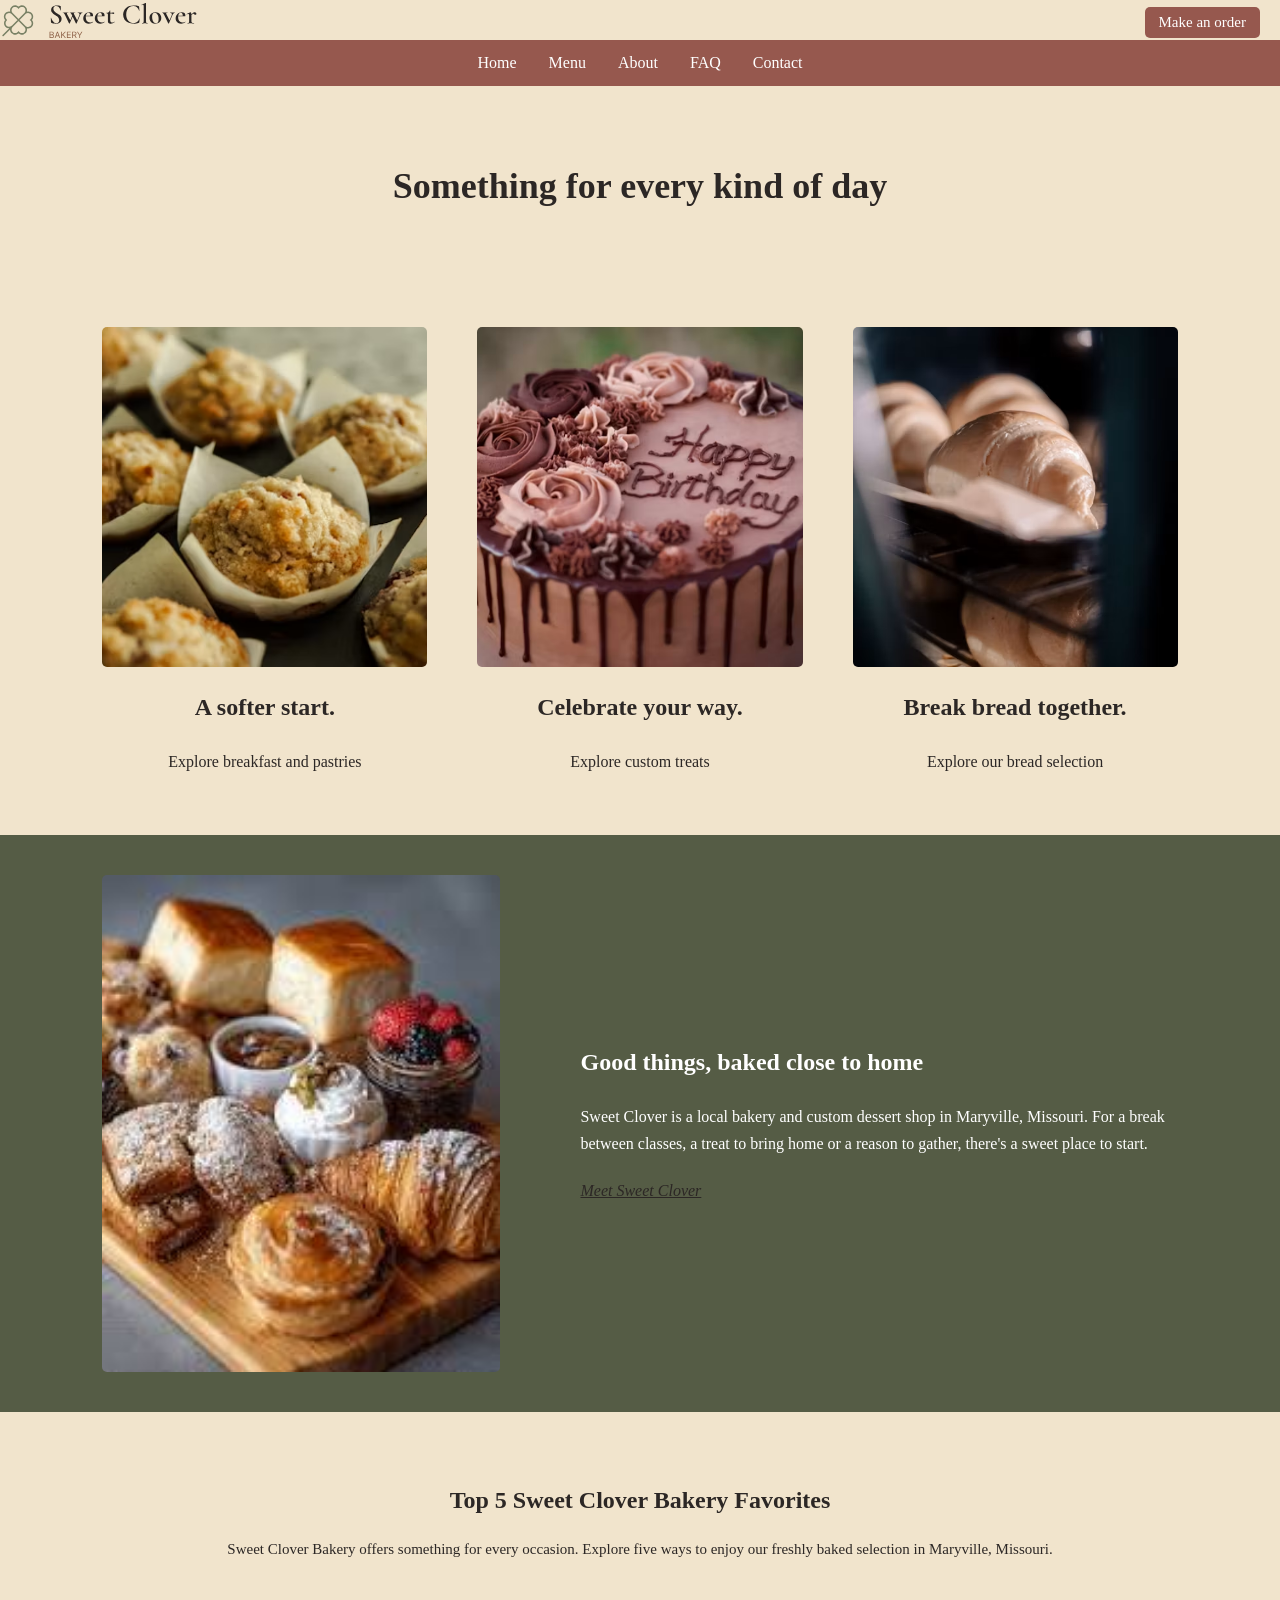
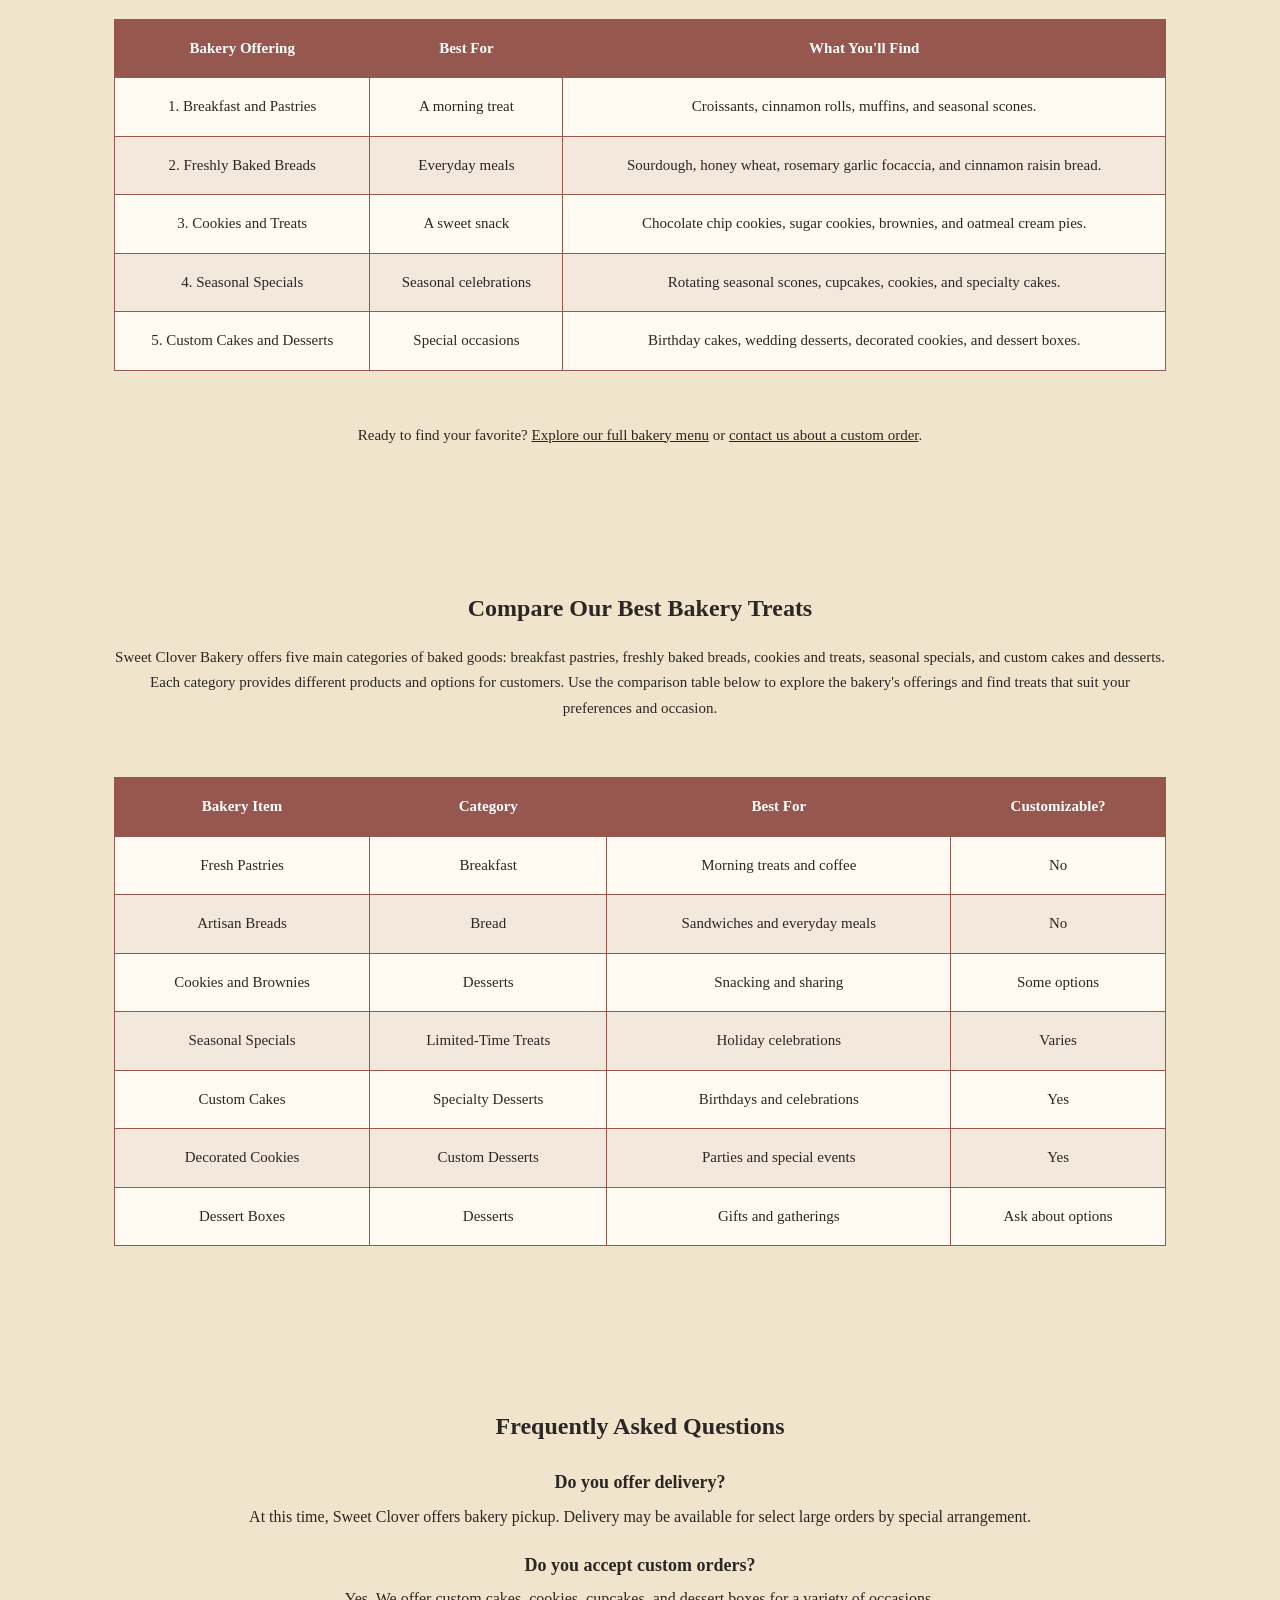
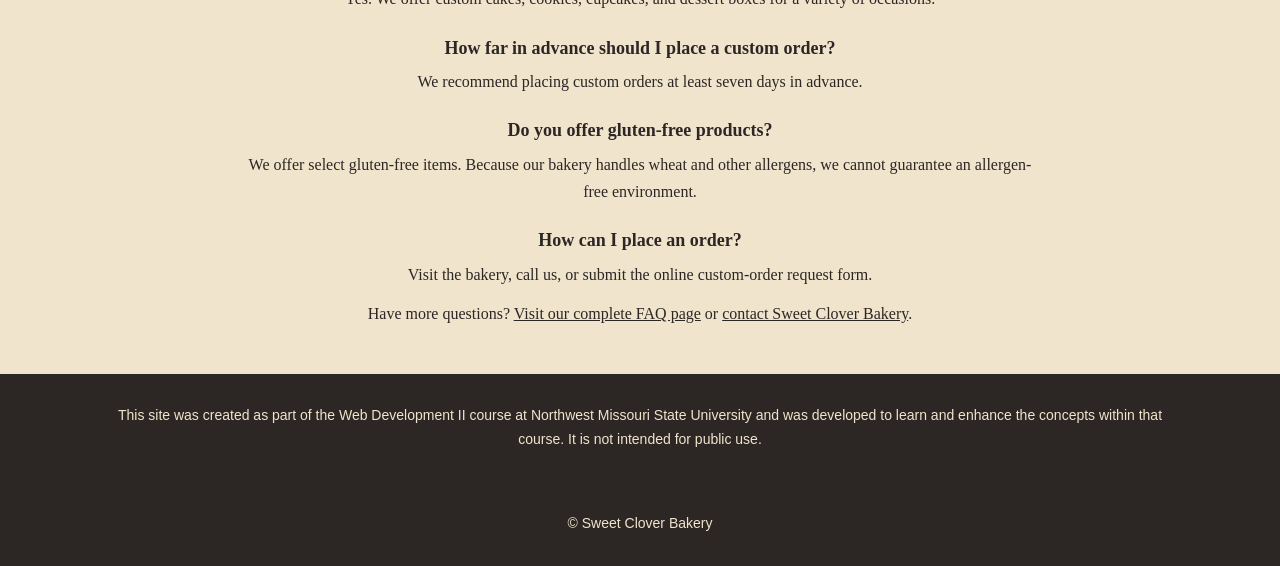
==== index.html @ 85354b81 "commit" ====
<!DOCTYPE html>
<html lang="en">

<head>
    <!--
         Project Description: Sweet Clover Webpage
         Author(s): Emma Fournier, Chase Droegemueller, Danielle Babb
         Date:   10/18/2026
   
         Filename: index.html
      -->

    <meta charset="utf-8" />
    <meta name="description" content="The main page for Sweet Clover Bakery. Includes the menu, about section, FAQ section, and contact section." />
    <meta name="viewport" content="width=device-width, initial-scale=1" />
    
    <title>Sweet Clover Bakery | Marryville, Missouri</title>
    
    <link href="styles.css" rel="stylesheet" />
    <link href="sassstyles.css" rel="stylesheet" />
</head>

<body>
    <header>
        <img class="brand-logo" src="logo.svg" alt="Sweet Clover Bakery" />
        <nav class="horizontal" id="mainLinks" aria-label="Main navigation">

            <ul>
                <li><a href="index.html">Home</a></li>
                <li><a href="menu.html">Menu</a></li>
                <li><a href="about.html">About</a></li>
                <li><a href="faq.html">FAQ</a></li>
                <li><a href="contact.html">Contact</a></li>
            </ul>
            <button onClick="document.location='contact.html'">Make an order</button>
        </nav>
    </header>

    <main>
        <!--Home/ Introduction-->
        <section id="index" class="intro">
            <h1>Something for every kind of day</h1>
        </section>

        <section id="menu">
            <!-- Menu Section -->
            <div class="menu-images-flex">

                <div class="menu-item">
                    <img src="images/muffins.jpg" alt="Fresh muffins">
                    <h2>A softer start.</h2>
                    <p>Explore breakfast and pastries</p>
                </div>

                <div class="menu-item">
                    <img src="images/birthdaycake.jpg" alt="Birthday cake">
                    <h2>Celebrate your way.</h2>
                    <p>Explore custom treats</p>
                </div>

                <div class="menu-item">
                    <img src="images/breadoven.jpg" alt="Croissants baking">
                    <h2>Break bread together.</h2>
                    <p>Explore our bread selection</p>
                </div>

            </div>
        </section>

        <!--About section-->
        <section id="about">
            <div class="about-content">
                <img src="images/assortedpasteries.jpg" alt="A tray of assorted pastries" />
                <div class="about-text">
                    <h2>Good things, baked close to home</h2>
                    <p>Sweet Clover is a local bakery and custom dessert shop in Maryville, Missouri. For a break between classes,
                        a treat to bring home or a reason to gather, there's a sweet place to start.</p>
                    <p><i><a href="about.html">Meet Sweet Clover</a></i></p>
                </div>
            </div>
        </section>
        <section class="bakery-guide">
            <h2>Top 5 Sweet Clover Bakery Favorites</h2>

            <p>
                Sweet Clover Bakery offers something for every occasion.
                Explore five ways to enjoy our freshly baked selection
                in Maryville, Missouri.
            </p>
        <div class="table-container">
            <table>
                <thead>
                    <tr>
                        <th>Bakery Offering</th>
                        <th>Best For</th>
                        <th>What You'll Find</th>
                    </tr>
                </thead>
                <tbody>
                    <tr>
                        <td>1. Breakfast and Pastries</td>
                        <td>A morning treat</td>
                        <td>Croissants, cinnamon rolls, muffins, and seasonal scones.</td>
                    </tr>
                    <tr>
                        <td>2. Freshly Baked Breads</td>
                        <td>Everyday meals</td>
                        <td>Sourdough, honey wheat, rosemary garlic focaccia, and cinnamon raisin bread.</td>
                    </tr>
                    <tr>
                        <td>3. Cookies and Treats</td>
                        <td>A sweet snack</td>
                        <td>Chocolate chip cookies, sugar cookies, brownies, and oatmeal cream pies.</td>
                    </tr>
                    <tr>
                        <td>4. Seasonal Specials</td>
                        <td>Seasonal celebrations</td>
                        <td>Rotating seasonal scones, cupcakes, cookies, and specialty cakes.</td>
                    </tr>
                    <tr>
                        <td>5. Custom Cakes and Desserts</td>
                        <td>Special occasions</td>
                        <td>Birthday cakes, wedding desserts, decorated cookies, and dessert boxes.</td>
                    </tr>
                </tbody>
            </table>
        </div>

            <p>
                Ready to find your favorite?
                <a href="menu.html">Explore our full bakery menu</a>
                or <a href="contact.html">contact us about a custom order</a>.
            </p>
        </section>
 

        <section class="bakery-guide" id="menu-comparison">
            <h2>Compare Our Best Bakery Treats</h2>

            <p>
                Sweet Clover Bakery offers five main categories of baked goods:
                breakfast pastries, freshly baked breads, cookies and treats,
                seasonal specials, and custom cakes and desserts. Each category
                provides different products and options for customers. Use the
                comparison table below to explore the bakery's offerings and
                find treats that suit your preferences and occasion.
            </p>
<div class="table-container">
            <table>
                <thead>
                    <tr>
                        <th>Bakery Item</th>
                        <th>Category</th>
                        <th>Best For</th>
                        <th>Customizable?</th>
                    </tr>
                </thead>
                <tbody>
                    <tr>
                        <td>Fresh Pastries</td>
                        <td>Breakfast</td>
                        <td>Morning treats and coffee</td>
                        <td>No</td>
                    </tr>
                    <tr>
                        <td>Artisan Breads</td>
                        <td>Bread</td>
                        <td>Sandwiches and everyday meals</td>
                        <td>No</td>
                    </tr>
                    <tr>
                        <td>Cookies and Brownies</td>
                        <td>Desserts</td>
                        <td>Snacking and sharing</td>
                        <td>Some options</td>
                    </tr>
                    <tr>
                        <td>Seasonal Specials</td>
                        <td>Limited-Time Treats</td>
                        <td>Holiday celebrations</td>
                        <td>Varies</td>
                    </tr>
                    <tr>
                        <td>Custom Cakes</td>
                        <td>Specialty Desserts</td>
                        <td>Birthdays and celebrations</td>
                        <td>Yes</td>
                    </tr>
                    <tr>
                        <td>Decorated Cookies</td>
                        <td>Custom Desserts</td>
                        <td>Parties and special events</td>
                        <td>Yes</td>
                    </tr>
                    <tr>
                        <td>Dessert Boxes</td>
                        <td>Desserts</td>
                        <td>Gifts and gatherings</td>
                        <td>Ask about options</td>
                    </tr>
                </tbody>
            </table>
    </div>
        </section>

        <!-- FAQ Selection -->
        <section id="faq" class="faq-section">
            <h2>Frequently Asked Questions</h2>
            <div class="faq-item">
                <h3>Do you offer delivery?</h3>
                <p>
                    At this time, Sweet Clover offers bakery pickup.
                    Delivery may be available for select large orders
                    by special arrangement.
                </p>
            </div>
            <div class="faq-item">
                <h3>Do you accept custom orders?</h3>
                <p>
                    Yes. We offer custom cakes, cookies, cupcakes,
                    and dessert boxes for a variety of occasions.
                </p>
            </div>

            <div class="faq-item">
                <h3>How far in advance should I place a custom order?</h3>
                <p>
                    We recommend placing custom orders at least seven
                    days in advance.
                </p>
            </div>

            <div class="faq-item">
                <h3>Do you offer gluten-free products?</h3>
                <p>
                    We offer select gluten-free items. Because our bakery
                    handles wheat and other allergens, we cannot guarantee
                    an allergen-free environment.
                </p>
            </div>

            <div class="faq-item">
                <h3>How can I place an order?</h3>
                <p>
                    Visit the bakery, call us, or submit the online
                    custom-order request form.
                </p>
            </div>
            <p>
                Have more questions?
                <a href="faq.html">Visit our complete FAQ page</a>
                or <a href="contact.html">contact Sweet Clover Bakery</a>.
            </p>
        </section>

    </main>
    <footer>
        <p>This site was created as part of the Web Development II course at Northwest Missouri State University and was developed to learn and enhance the concepts within that course. It is not intended for public use.</p>
        <p>&copy; Sweet Clover Bakery</p>
    </footer>
</body>



</html>
---- styles.css ----
@charset "utf-8";

/*
   Project Name:
   Author(s): Danielle Babb
   Date: 10-14=2026
   Filename: styles.css

*/

/* Define standard variables and values for website */
* {
    box-sizing: border-box;
}

/* Responsive image settings*/
img{
    max-width: 100%;
    height: auto;
    display: block;
}
section {
    padding: 40px 8%;
    text-align: center;
}

/* Base HTML & Body Layout */
html {
    background-color: #f1e4cc;
    font-size: 100%;
    font-family: Garamond, "Times New Roman", Times, serif;
    scroll-behavior: smooth;
    scroll-padding-top: 100px;
}

body {
    margin: 0;
    font-size: 1rem;
}

/* Header & Typography Styles */
.brand-logo {
    width: auto;
    height: 40px;
}

h1 {
    background-color: #f1e4cc;
    color: #2c2725;
    font-family: Garamond, "Times New Roman", Times, serif;
    font-size: 2.25rem;
    font-weight: bold;
    line-height: 1.7;
}

h2 {
    background-color: #f1e4cc;
    color: #2c2725;
    font-family: Garamond, "Times New Roman", Times, serif;
    font-size: 1.5rem;
    line-height: 1.7;
}

h3 {
    margin: 0;
    background-color: #f1e4cc;
    color: #2c2725;
    font-family: Garamond, "Times New Roman", Times, serif;
    font-size: 1.125rem;
    line-height: 1.7;
}

p {
    margin: 0 0 20px 0;
    background-color: #f1e4cc;
    color: #2c2725;
    font-family: Garamond, "Times New Roman", Times, serif;
    font-size: 1rem;
    line-height: 1.7;
}

/* Link States & Interactive Focus */
a:link,
a:visited {
    color: #2c2725;
}

a:hover,
a:active {
    color: #555c45;
}

a:focus-visible,
button:focus-visible,
input:focus-visible,
textarea:focus-visible {
    outline: 3px solid #96584e;
    outline-offset: 2px;
}

/* Navigation Container */
body > header {
    position: relative;
    z-index: 1000;
    width: 100%;
    min-height: 60px;
    background-color: #f1e4cc;
}

body > header > nav#mainLinks {
    width: 100%;
    background-color: #96584e;
    color: #2c2725;
}

nav#mainLinks ul {
    display: flex;
    flex-wrap: wrap;
    justify-content: center;
    align-items: center;
    margin: 0;
    padding: 0;
    list-style: none;
}

nav#mainLinks ul li {
    background-color: #2c2725;
    text-align: center;
}

body > header > nav#mainLinks a,
nav#mainLinks ul li a {
    display: block;
    padding: 15px 16px;
    color: #2c2725;
    line-height: 1em;
    text-decoration: none;
}

nav#mainLinks a:link,
nav#mainLinks a:visited {
    background-color: #96584e;
    color: #ffffff;
}

nav#mainLinks a:hover,
nav#mainLinks a:active {
    background-color: #f1e4cc;
    color: #2c2725;
}

/* Buttons */
body > header button {
    position: absolute;
    top: 7px; 
    right: 20px;
    background-color: #96584e;
    font-family: Garamond, "Times New Roman", Times, serif;
    color: #ffffff;
    font-size: 0.9375rem;
    padding: 7px 14px;
    border: none;
    border-radius: 5px;
    cursor: pointer;
}
body > main button {
    transform: translate(-50%, -150%);
    position: absolute;
    align-self: center;
    background-color: #96584e;
     font-family: Garamond, Times, serif;
    color: white;
    font-size: 15px;
    padding: 10px 14px;
    border: none;
    border-radius: 5px;
    cursor: pointer;
}


/* Main Content & Menu Cards */
main {
    background-color: #f1e4cc;
    color: #2c2725;
    font-family: Inter, Arial, sans-serif;
    font-size: 0.875rem;
    font-weight: normal;
    line-height: 1.7;
}

.items {
    display: flex;
    flex-wrap: wrap;
    justify-content: center;
    gap: 25px;
    margin: 30px 0;
}

.items div {
    flex: 1 1 250px;
    max-width: 350px;
    padding: 15px;
    border-radius: 5px;
    background-color: #fffaf2;
}

#menu .menu-images-flex {
    display: grid;
    grid-template-columns: 1fr;
    gap: 20px;
}

#menu .menu-item img {
    width: 100%;
    height: auto;
    border-radius: 5px;
}

#menu .column-left,
#menu .column-right {
    display: flex;
    flex: 1;
    flex-direction: column;
    gap: 20px;
    min-width: 250px;
}

/* Contact Form */
form {
    max-width: 450px;
    margin: 25px auto;
    text-align: left;
}

label {
    display: block;
    margin: 15px 0 5px 0;
    font-weight: bold;
}

input,
textarea {
    width: 100%;
    padding: 12px;
    border: 1px solid #2c2725;
    border-radius: 4px;
    font: inherit;
}

textarea {
    height: 120px;
}

.form-buttons {
    display: flex;
    gap: 12px;
    margin-top: 15px;
}

.form-buttons input {
    border: none;
    background-color: #96584e;
    color: #ffffff;
    cursor: pointer;
}

.form-buttons input:hover {
    background-color: #555c45;
}

/* About & Team Sections */
.about-section {
    max-width: 1100px;
    margin: 0 auto;
    padding: 35px 8%;
}

.about-image {
    display: block;
    width: 100%;
    max-width: 700px;
    height: auto;
    margin: 0 auto 25px auto;
    border-radius: 5px;
}

.team-member {
    max-width: 600px;
    margin: 30px auto;
    padding: 20px;
    border-radius: 5px;
    background-color: #f1e4cc;
    text-align: center;
}

.team-member img {
    width: 100%;
    max-width: 300px;
    height: auto;
    margin-bottom: 15px;
    border-radius: 5px;
    background-color: #f1e4cc;
}

/* FAQ Section */
.faq-section {
    max-width: 1000px;
    margin: 0 auto;
    padding: 35px 8%;
}

.faq-section h2 {
    margin-top: 25px;
    margin-bottom: 15px;
    color: #2c2725;
}

.faq-section h3 {
    margin-top: 20px;
    margin-bottom: 5px;
}

.faq-section p {
    margin-bottom: 12px;
}

/* Page Footer */
footer p {
    margin: 0;
    padding: 30px 8%;
    background-color: #2c2725;
    color: #f1e4cc;
    font-family: Inter, Arial, sans-serif;
    font-size: 0.875rem;
    font-weight: normal;
    line-height: 1.7;
    text-align: center;
}

/* Content List Reset */
main ol {
    padding-left: 0;
    list-style: none;
}

main ol li::marker {
    content: "";
}

main h2::before,
main h3::before {
    content: none;
}

/* Table & SEO Bakery Guide */
.bakery-guide {
    max-width: 1100px;
    margin: 0 auto;
    padding: 3rem 1.5rem;
    font-family: Garamond, "Times New Roman", Times, serif;
    color: #2c2725;
}

.bakery-guide h2 {
    margin-bottom: 1rem;
    font-family: Garamond, "Times New Roman", Times, serif;
    text-align: center;
}

.bakery-guide > p {
    margin-bottom: 1.5rem;
    font-size: 0.9375rem;
    line-height: 1.7;
    text-align: center;
}

.table-container {
    width:100%;
    max-width: 100%;
    overflow-x: auto;
    -webkit-overflow-scrolling: touch;
    margin: 20px auto;
}

.table-container table {
    width: 100%;
    min-width: 550px;
    border-collapse: collapse;
}

.bakery-guide table {
    width: 100%;
    margin: 2rem auto;
    border-collapse: collapse;
    background-color: #fffaf2;
    text-align: center;
}

.bakery-guide th,
.bakery-guide td {
    padding: 1rem;
    border: 1px solid #96584e;
    font-size: 0.9375rem;
}

.bakery-guide th {
    background-color: #96584e;
    color: #ffffff;
    font-weight: bold;
}

.bakery-guide tbody tr:nth-child(even) {
    background-color: #f3e8dc;
}

.bakery-guide tbody tr:hover {
    background-color: #e8d8c1;
}

.bakery-listicle ol {
    padding-left: 40px;
    list-style-type: decimal;
    text-align: left;
}

.bakery-listicle li {
    margin-bottom: 20px;
}

/* ==========================================================================
   Media Queries
   ========================================================================== */
@media (max-width: 600px) {
    .bakery-guide {
        padding: 2rem 1rem;
    }
    
    .table-container {
        overflow-x: auto;
    }
}

/* Tablet & Desktop: min-width 511px */
@media only screen and (min-width: 511px) {
    #about,
    #about p,
    #about h1,
    #about h2,
    #about h3 {
        background-color: #555c45;
        color: #ffffff;
    }

    #contact,
    #contact p,
    #contact h1,
    #contact h2,
    #contact h3 {
        background-color: #f1e4cc;
        color: #2c2725;
    }

    .about-content,
    .team-content,
    .menu-content {
        display: flex;
        align-items: center;
        gap: 30px;
        text-align: left;
    }

    .about-content img {
        width: 40%;
        height: auto;
        border-radius: 5px;
    }

    .menu-content img {
        width: 35%;
        max-width: 350px;
        height: auto;
    }

    .about-text,
    .team-text,
    .menu-text {
        width: 50%;
    }

    #menu .menu-images-flex {
        display: grid;
        grid-template-columns: repeat(3, 1fr);
        gap: 25px;
    }

    #menu .menu-item img {
        width: 100%;
        height: 250px;
        border-radius: 5px;
        object-fit: cover;
    }

    #menu .menu-item {
        text-align: center;
    }
}

/* Tablet & Desktop: min-width 641px */
@media only screen and (min-width: 641px) {
    .about-content,
    .team-content,
    .menu-content {
        gap: 50px;
    }

    .about-text,
    .team-text,
    .menu-text {
        width: 55%;
    }

    #menu .menu-images-flex {
        gap: 35px;
    }

    #menu .menu-item img {
        height: 280px;
    }
}

/* Desktop: min-width 721px */
@media only screen and (min-width: 721px) {
    .about-content,
    .team-content,
    .menu-content {
        gap: 60px;
    }

    #menu .menu-images-flex {
        gap: 40px;
    }

    #menu .menu-item img {
        height: 310px;
    }
}

/* Large Desktop: min-width 1021px */
@media only screen and (min-width: 1021px) {
    .about-content,
    .team-content,
    .menu-content {
        gap: 80px;
    }

    .about-text,
    .team-text,
    .menu-text {
        width: 60%;
    }

    #menu .menu-images-flex {
        gap: 50px;
    }

    #menu .menu-item img {
        height: 340px;
    }
}
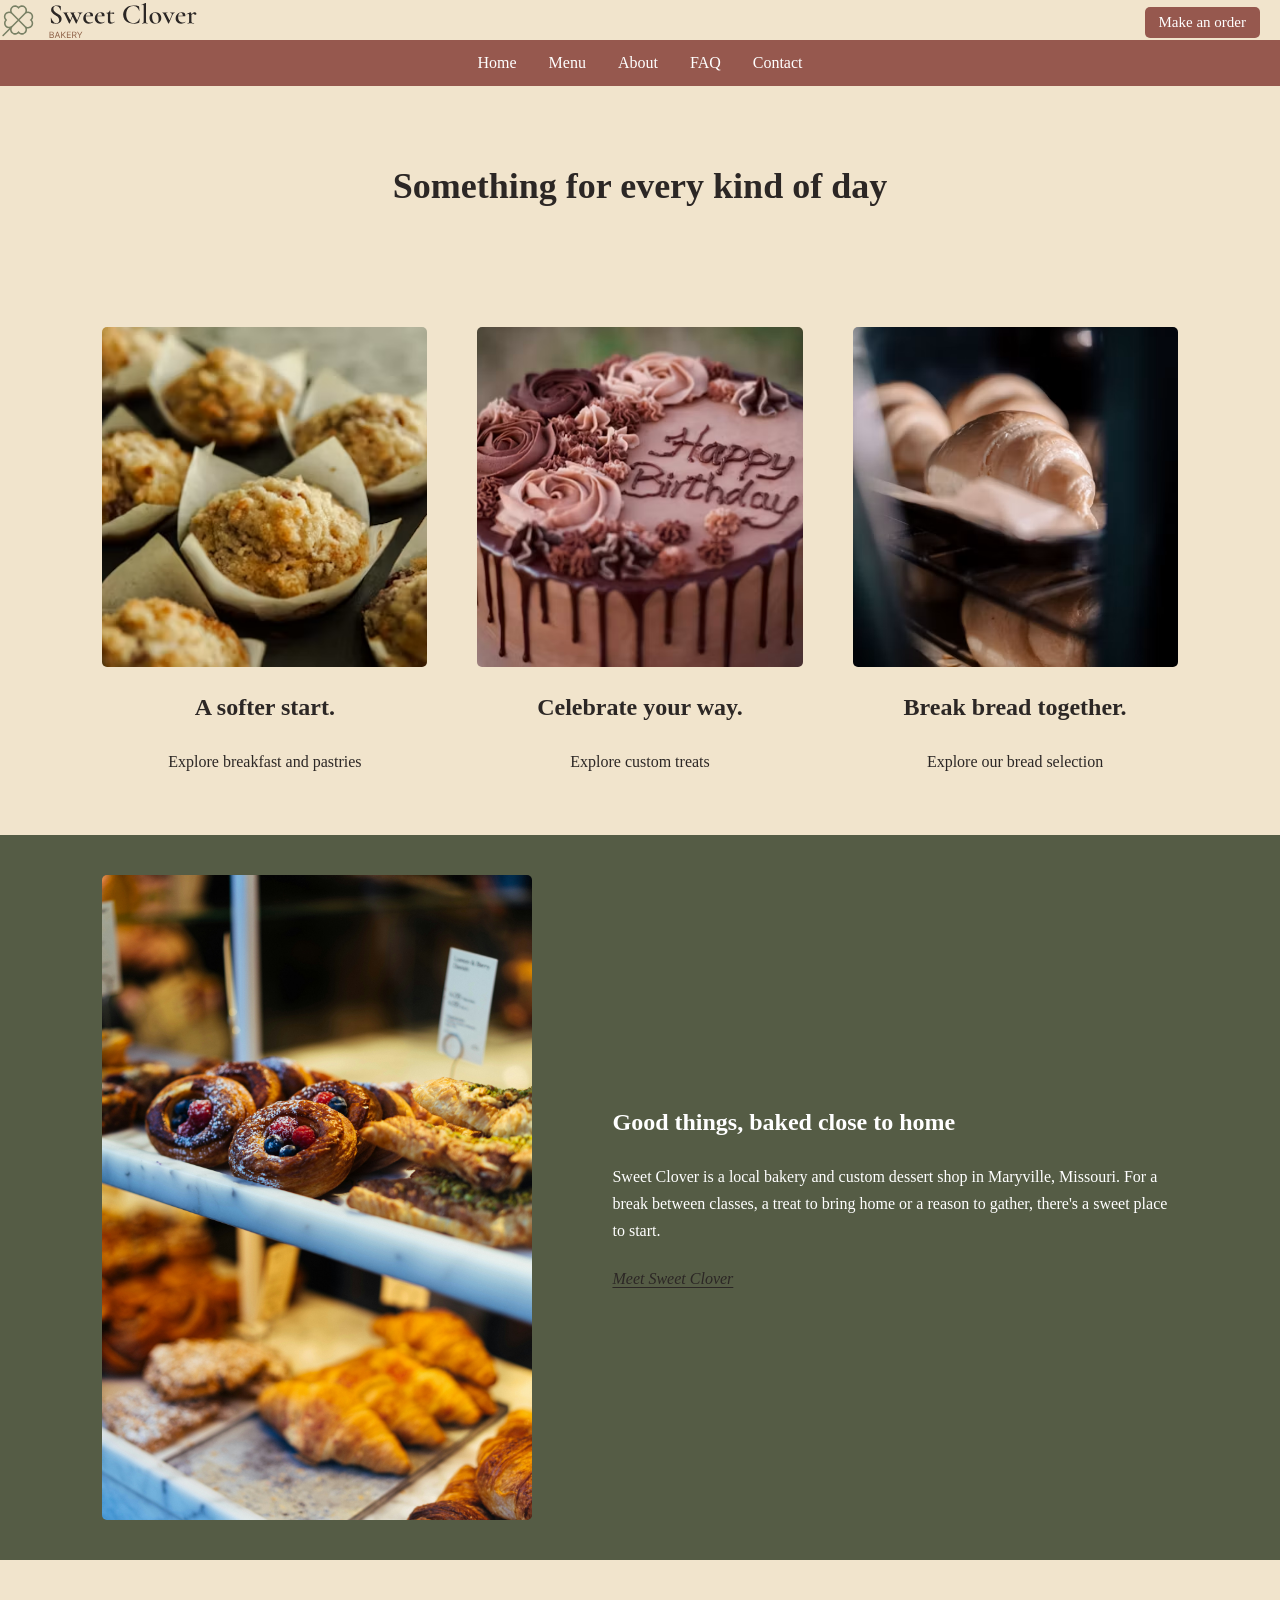
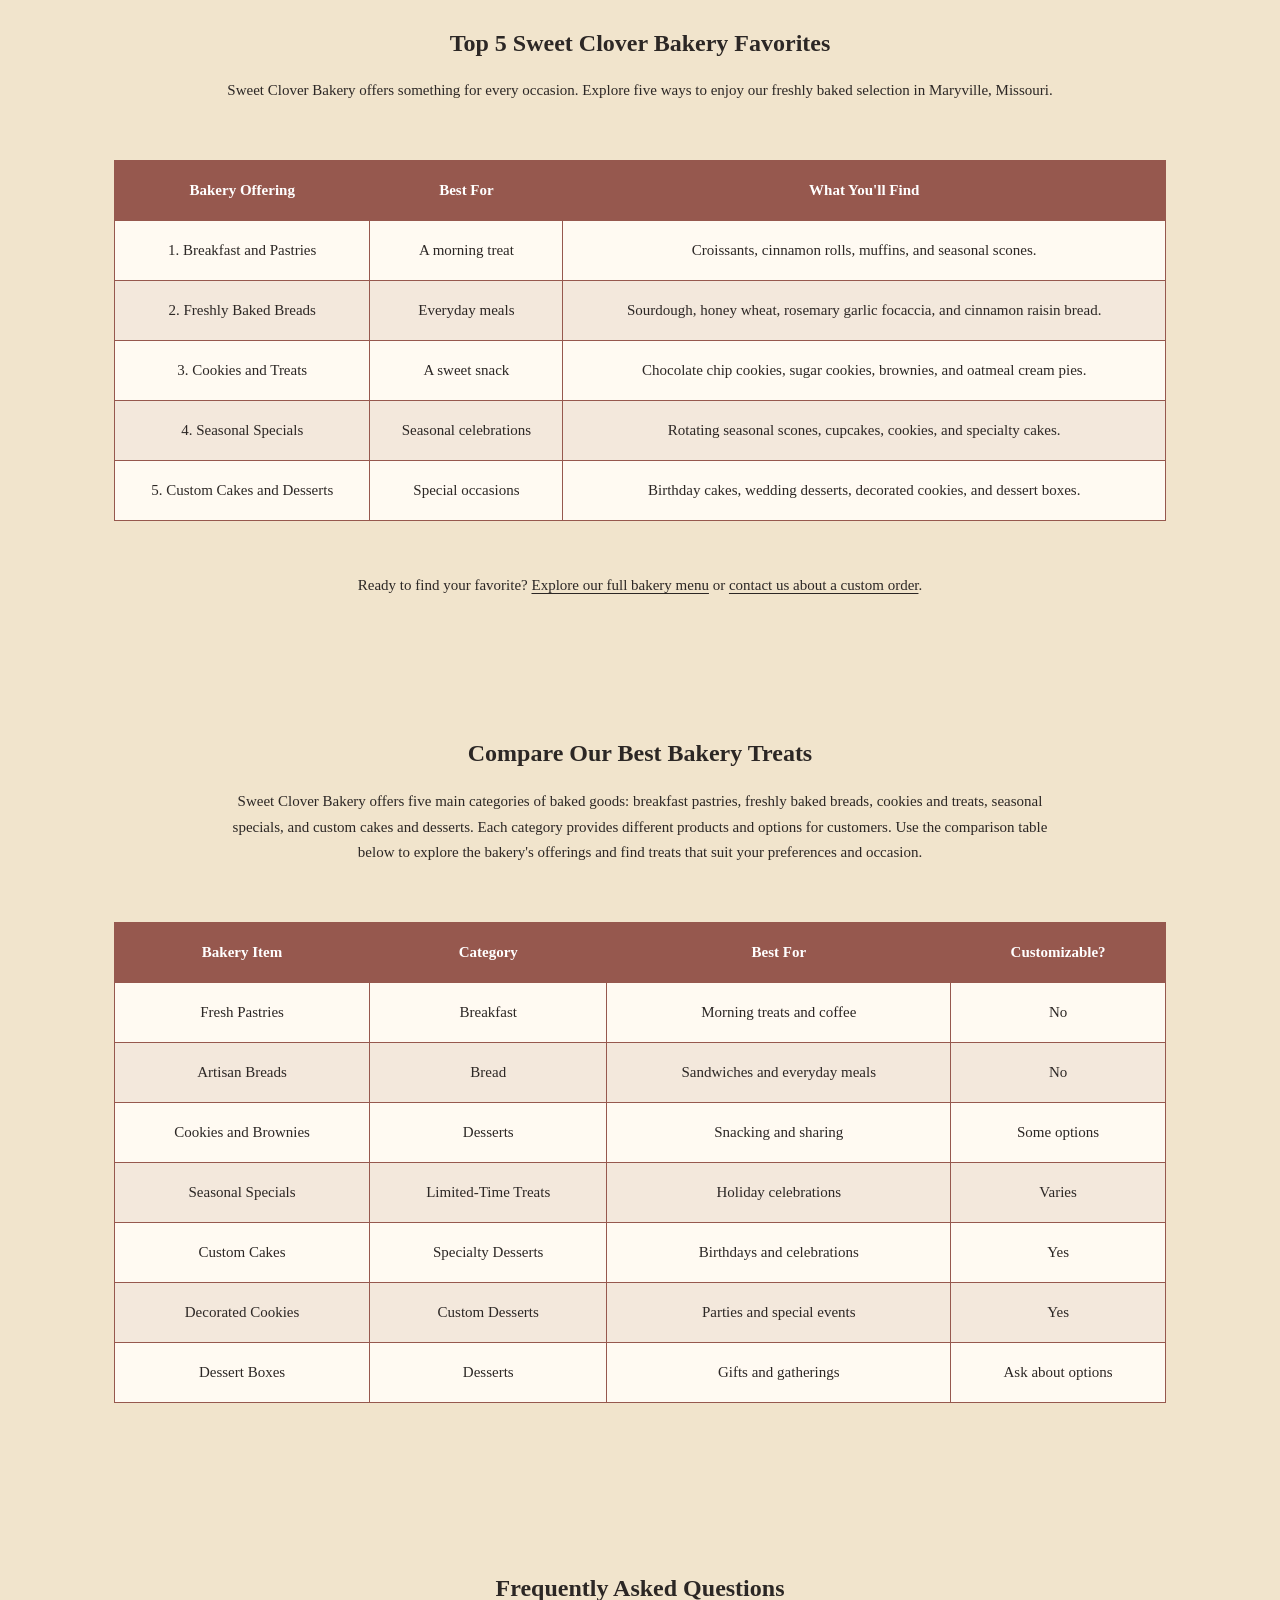
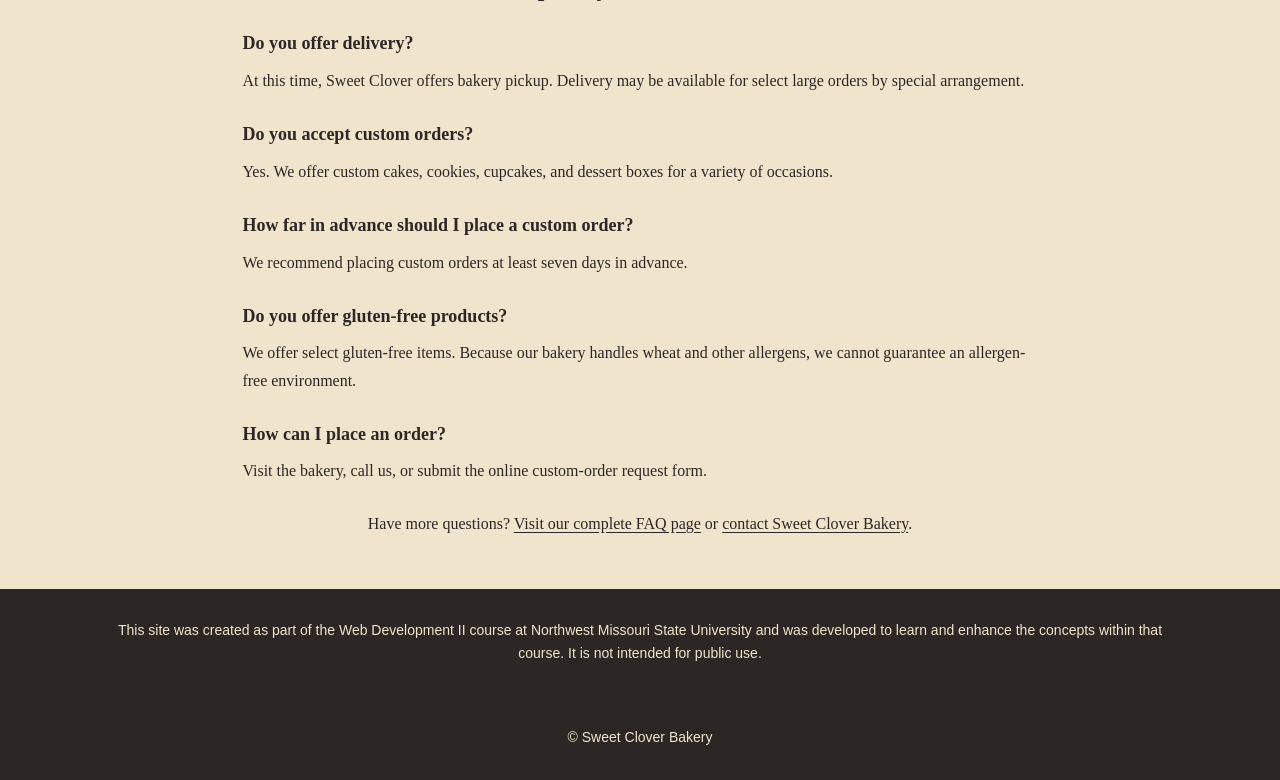
==== commit 5c560d30: "Merge branch 'main' of https://github.com/334fa26/web-dev-ii-fa26-group-project-group-4" ====
--- a/index.html
+++ b/index.html
@@ -70,7 +70,7 @@
         <!--About section-->
         <section id="about">
             <div class="about-content">
-                <img src="images/assortedpasteries.jpg" alt="A tray of assorted pastries" />
+                <img src="images/HomePageNew.jpg" width="100px" alt="A shelf of assorted pastries" />
                 <div class="about-text">
                     <h2>Good things, baked close to home</h2>
                     <p>Sweet Clover is a local bakery and custom dessert shop in Maryville, Missouri. For a break between classes,
--- a/styles.css
+++ b/styles.css
@@ -427,6 +427,98 @@
     margin-bottom: 20px;
 }
 
+
+/* ==========================================================================
+   SEO/GEO Updates
+   ========================================================================== */
+/* Visible content update date */
+.last-updated {
+    margin-top: 15px;
+    font-size: 0.9rem;
+    font-style: italic;
+    text-align: center;
+}
+
+/* Improve readability of expanded bakery content */
+.bakery-guide {
+    max-width: 1100px;
+    margin: 0 auto;
+    padding: 3rem 1.5rem;
+    line-height: 1.8;
+}
+
+.bakery-guide h2 {
+    margin-top: 15px;
+    margin-bottom: 15px;
+}
+
+
+.bakery-guide h3 {
+    margin-top: 25px;
+    margin-bottom: 10px;
+    text-align: left;
+}
+.bakery-guide > p,
+.bakery-guide h3 + p {
+    max-width: 850px;
+    margin-left: auto;
+    margin-right: auto;
+}
+
+.bakery-guide h3 + p {
+    text-align: left;
+}
+
+/* Improve FAQ readability */
+.faq-section {
+    max-width: 1000px;
+    margin: 0 auto;
+    padding: 40px 8%;
+}
+.faq-section .faq-item {
+    margin-bottom: 25px;
+    text-align: left;
+}
+
+.faq-section .faq-item h3 {
+    margin-bottom: 8px;
+}
+
+/* Improve image accessibility and presentation */
+.menu-item img {
+    display: block;
+    max-width: 100%;
+    height: auto;
+}
+
+/* Improve link visibility */
+main a {
+    text-decoration: underline;
+    text-underline-offset: 3px;
+}
+
+/* Mobile readability */
+@media (max-width: 600px) {
+    .bakery-guide {
+        padding: 2rem 1rem;
+    }
+
+    .bakery-guide h2 {
+        font-size: 1.35rem;
+    }
+     .bakery-guide h3 {
+        font-size: 1.1rem;
+    }
+
+    .faq-section {
+        padding: 25px 6%;
+    }
+
+    .menu-item {
+        margin-bottom: 20px;
+    }
+}
+
 /* ==========================================================================
    Media Queries
    ========================================================================== */
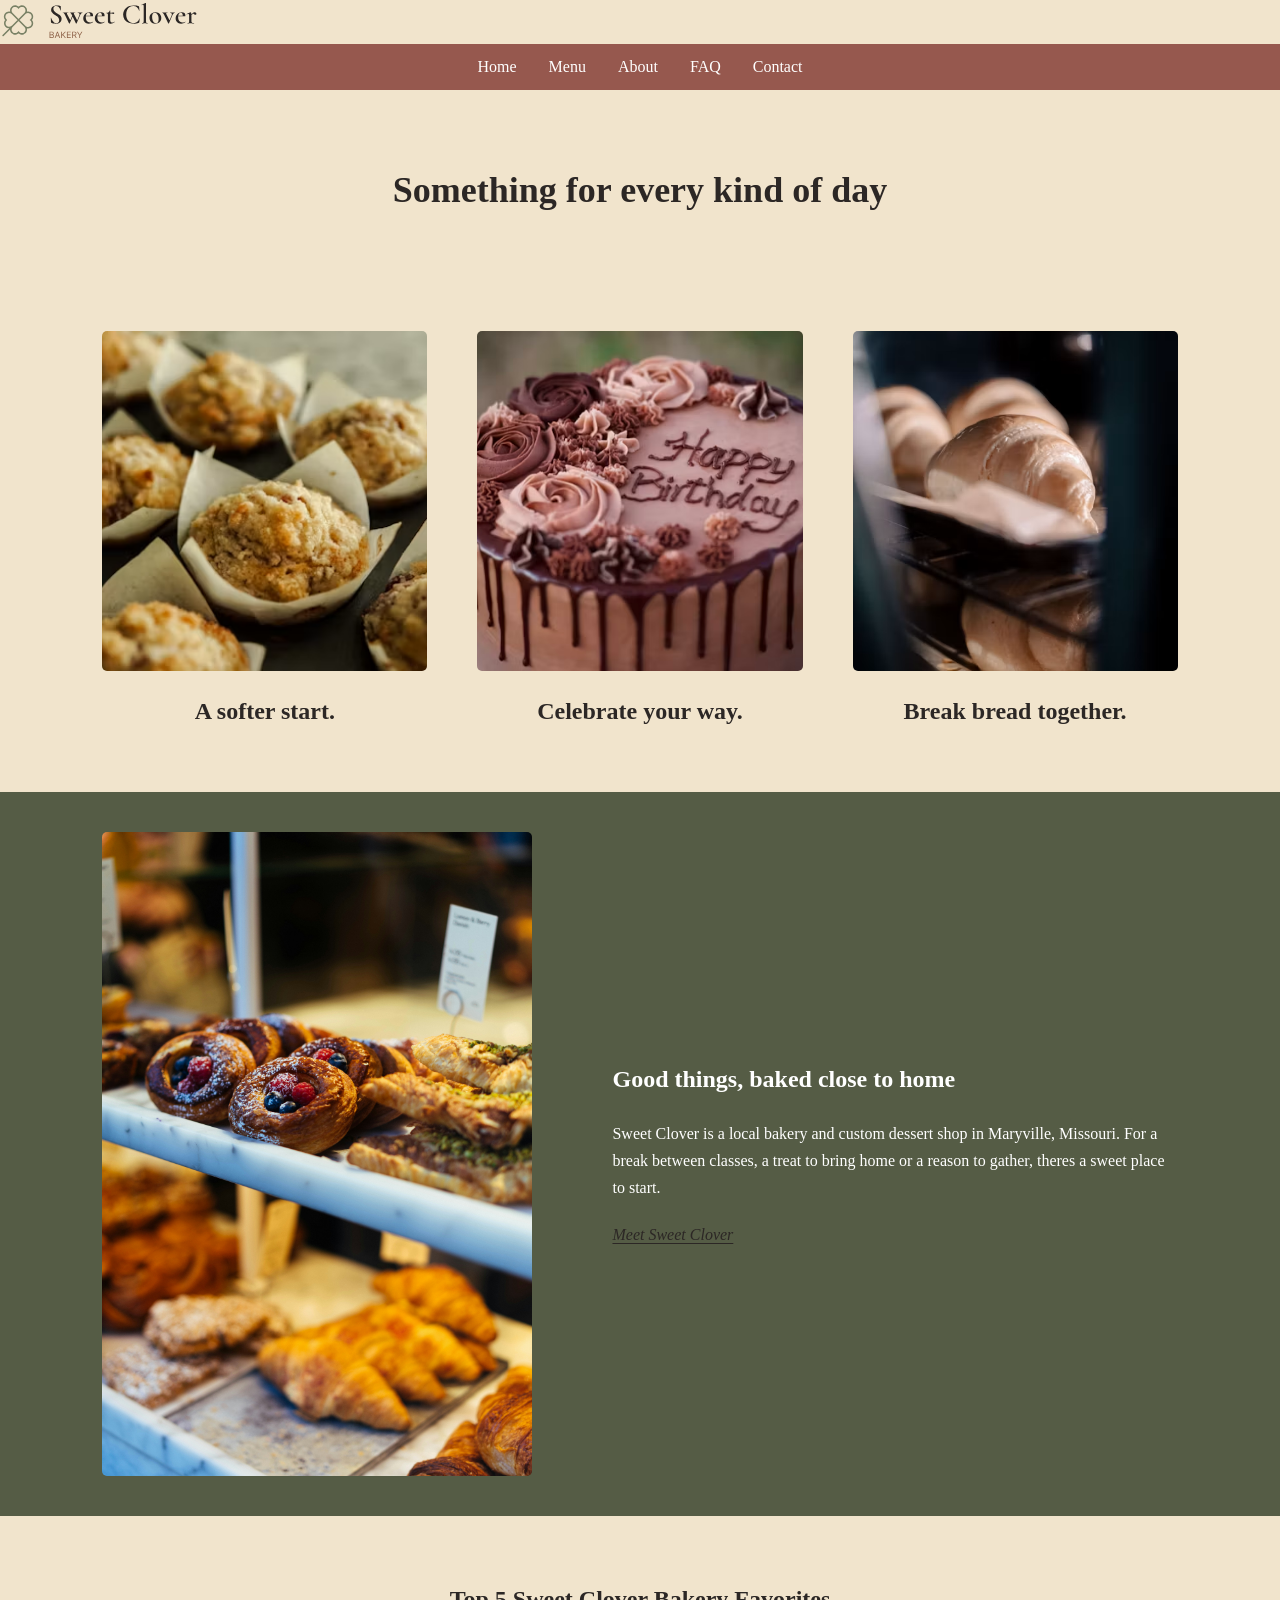
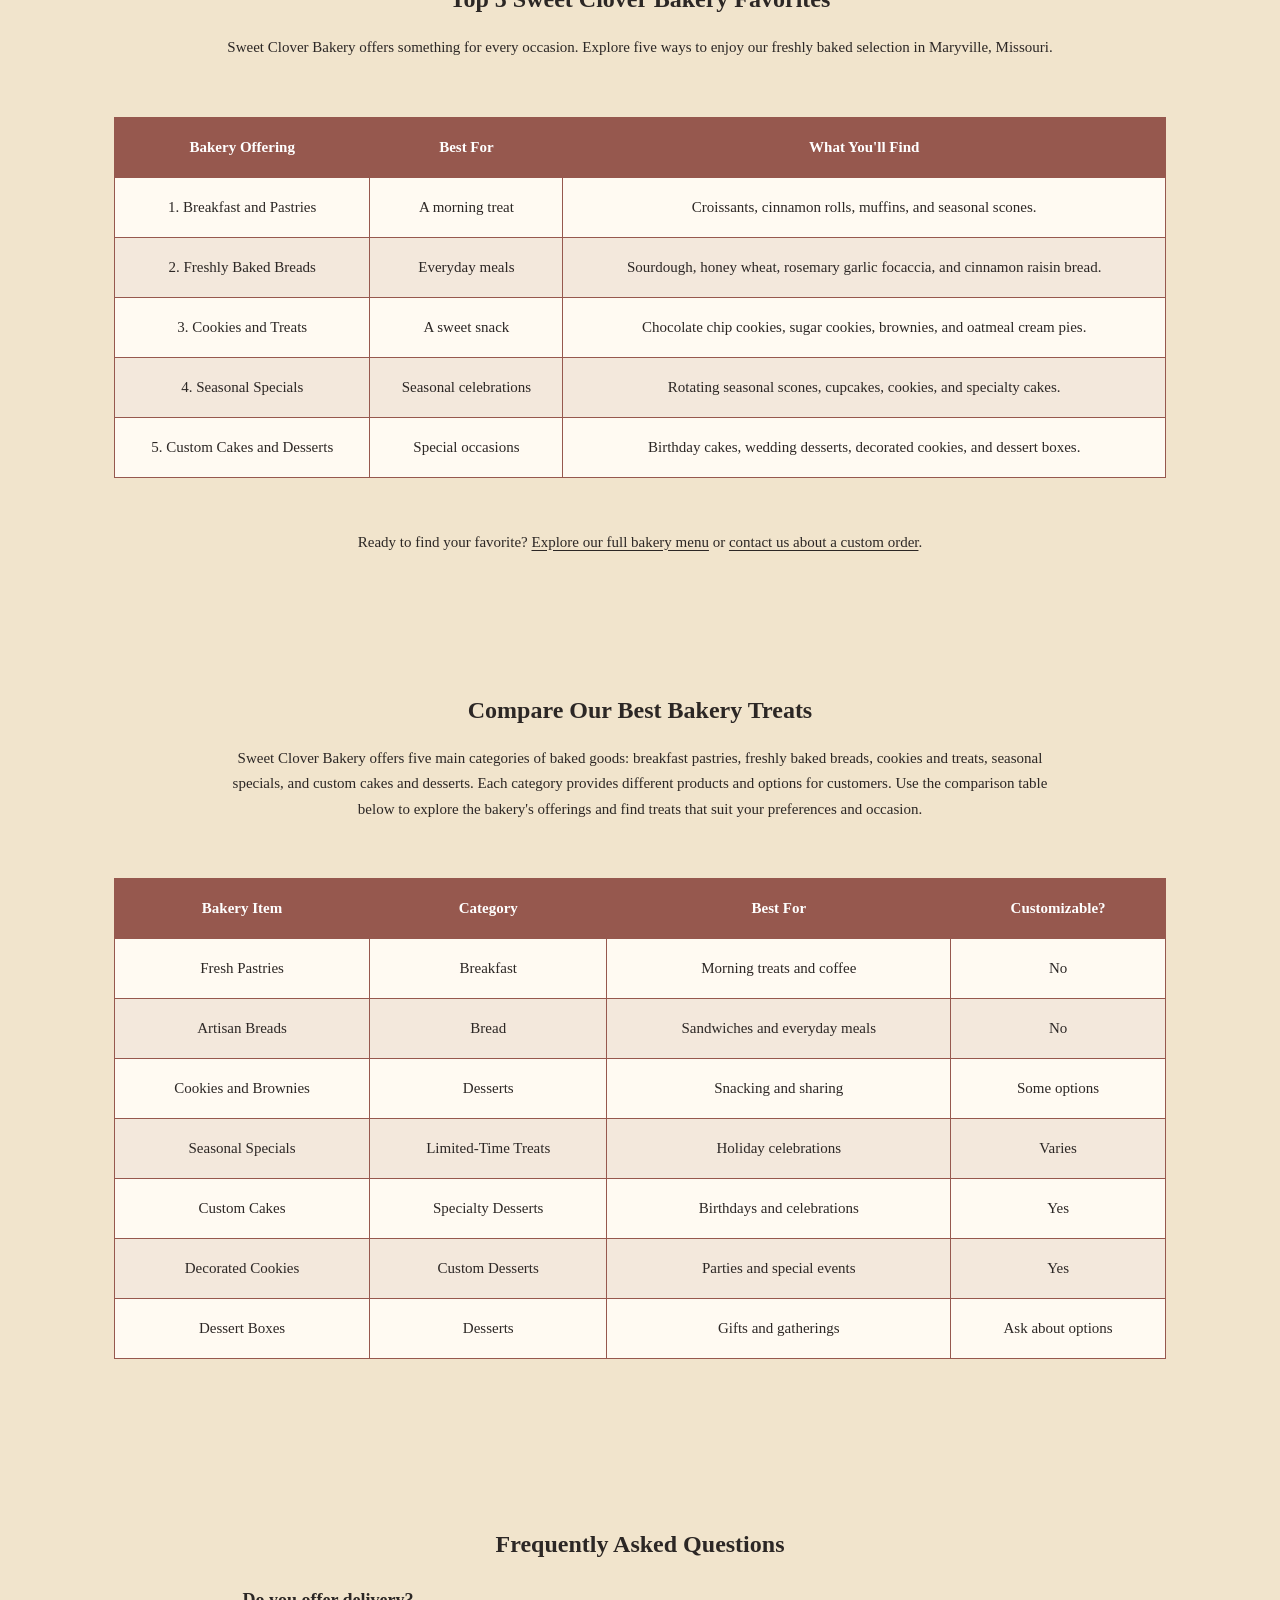
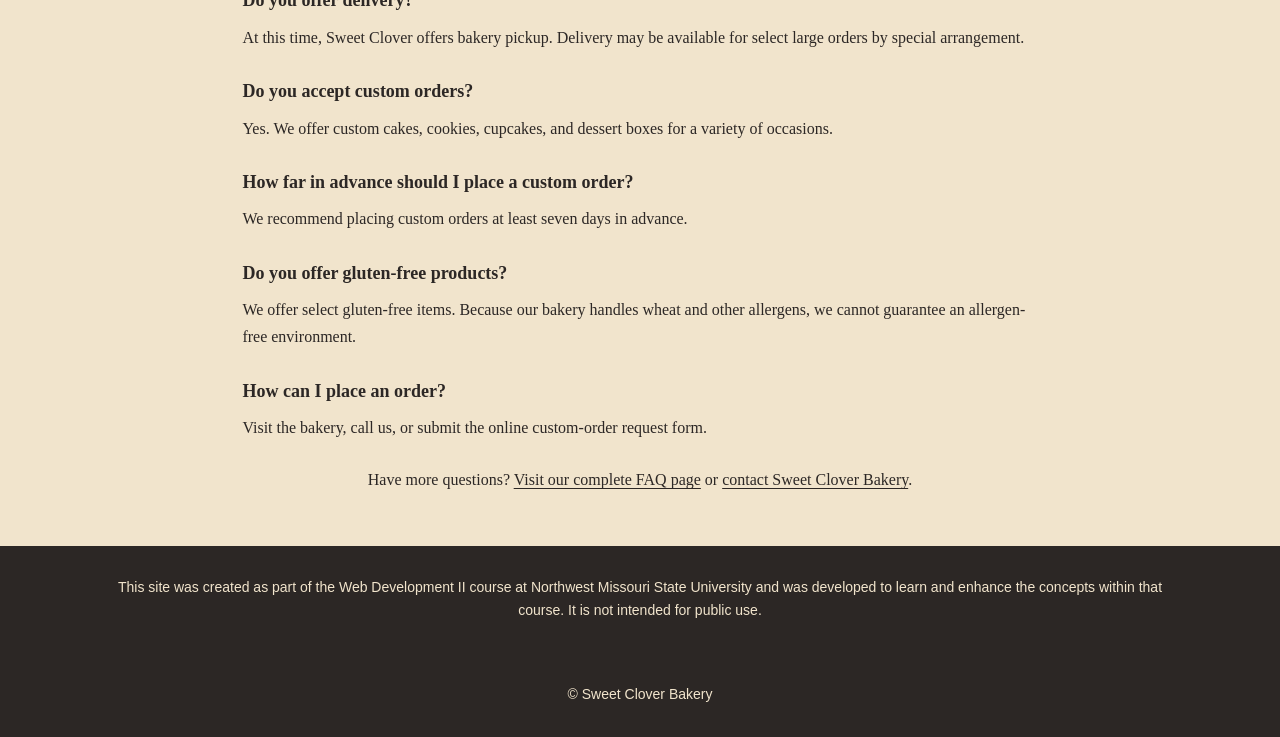
==== commit e855b36f: "Html and scss changes Deleted the "make an order" button on home page and deleted the scss page" ====
--- a/index.html
+++ b/index.html
@@ -11,10 +11,10 @@
       -->
 
     <meta charset="utf-8" />
-    <meta name="description" content="The main page for Sweet Clover Bakery. Includes the menu, about section, FAQ section, and contact section." />
+    <meta name="description" content="The main page for Sweet Clover Bakery. Including the menu, about section, FAQ section, and contact section." />
     <meta name="viewport" content="width=device-width, initial-scale=1" />
     
-    <title>Sweet Clover Bakery | Marryville, Missouri</title>
+    <title>Sweet Clover Bakery</title>
     
     <link href="styles.css" rel="stylesheet" />
     <link href="sassstyles.css" rel="stylesheet" />
@@ -32,7 +32,7 @@
                 <li><a href="faq.html">FAQ</a></li>
                 <li><a href="contact.html">Contact</a></li>
             </ul>
-            <button onClick="document.location='contact.html'">Make an order</button>
+
         </nav>
     </header>
 
@@ -49,22 +49,23 @@
                 <div class="menu-item">
                     <img src="images/muffins.jpg" alt="Fresh muffins">
                     <h2>A softer start.</h2>
-                    <p>Explore breakfast and pastries</p>
+              
                 </div>
 
                 <div class="menu-item">
                     <img src="images/birthdaycake.jpg" alt="Birthday cake">
                     <h2>Celebrate your way.</h2>
-                    <p>Explore custom treats</p>
+                
                 </div>
 
                 <div class="menu-item">
                     <img src="images/breadoven.jpg" alt="Croissants baking">
                     <h2>Break bread together.</h2>
-                    <p>Explore our bread selection</p>
-                </div>
-
-            </div>
+                    
+                </div>
+
+            </div>
+
         </section>
 
         <!--About section-->
@@ -74,7 +75,7 @@
                 <div class="about-text">
                     <h2>Good things, baked close to home</h2>
                     <p>Sweet Clover is a local bakery and custom dessert shop in Maryville, Missouri. For a break between classes,
-                        a treat to bring home or a reason to gather, there's a sweet place to start.</p>
+                        a treat to bring home or a reason to gather, theres a sweet place to start.</p>
                     <p><i><a href="about.html">Meet Sweet Clover</a></i></p>
                 </div>
             </div>
--- a/styles.css
+++ b/styles.css
@@ -13,12 +13,6 @@
     box-sizing: border-box;
 }
 
-/* Responsive image settings*/
-img{
-    max-width: 100%;
-    height: auto;
-    display: block;
-}
 section {
     padding: 40px 8%;
     text-align: center;
@@ -171,7 +165,7 @@
      font-family: Garamond, Times, serif;
     color: white;
     font-size: 15px;
-    padding: 10px 14px;
+    padding: 100px 14px;
     border: none;
     border-radius: 5px;
     cursor: pointer;
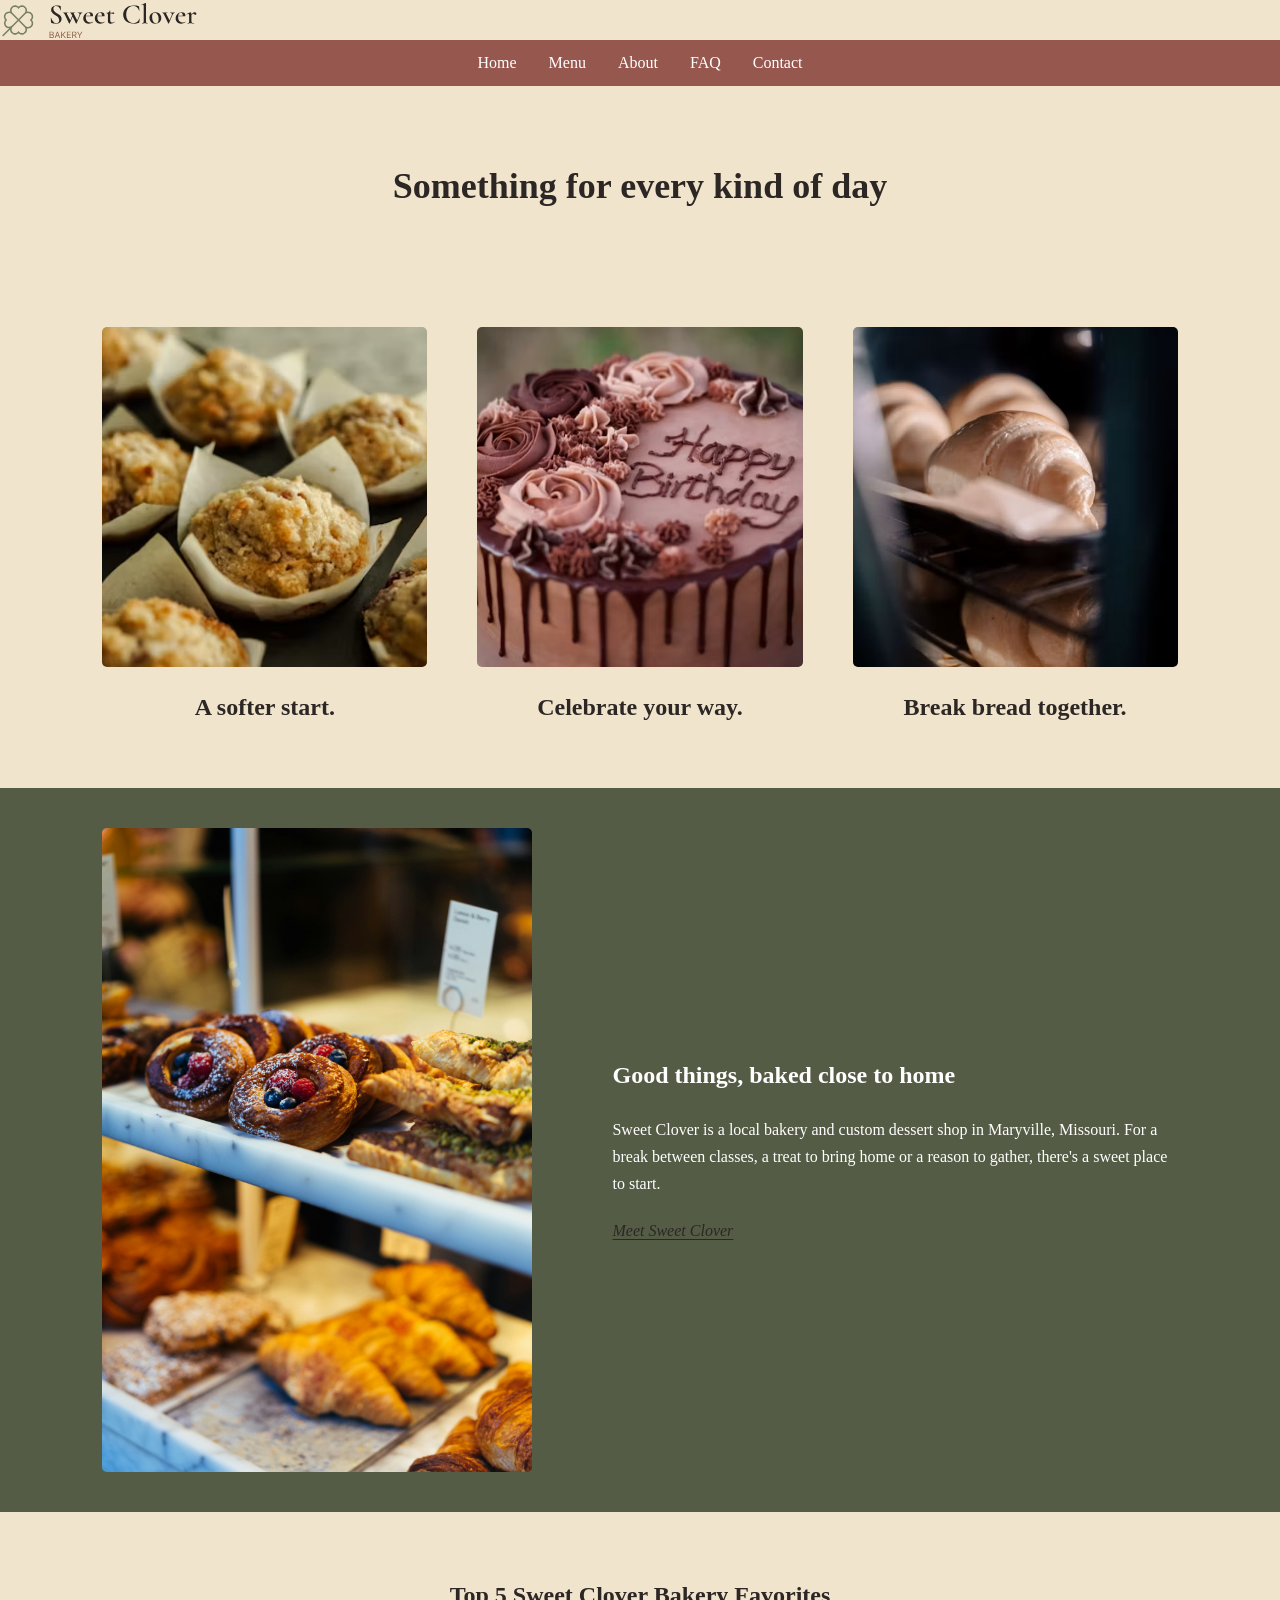
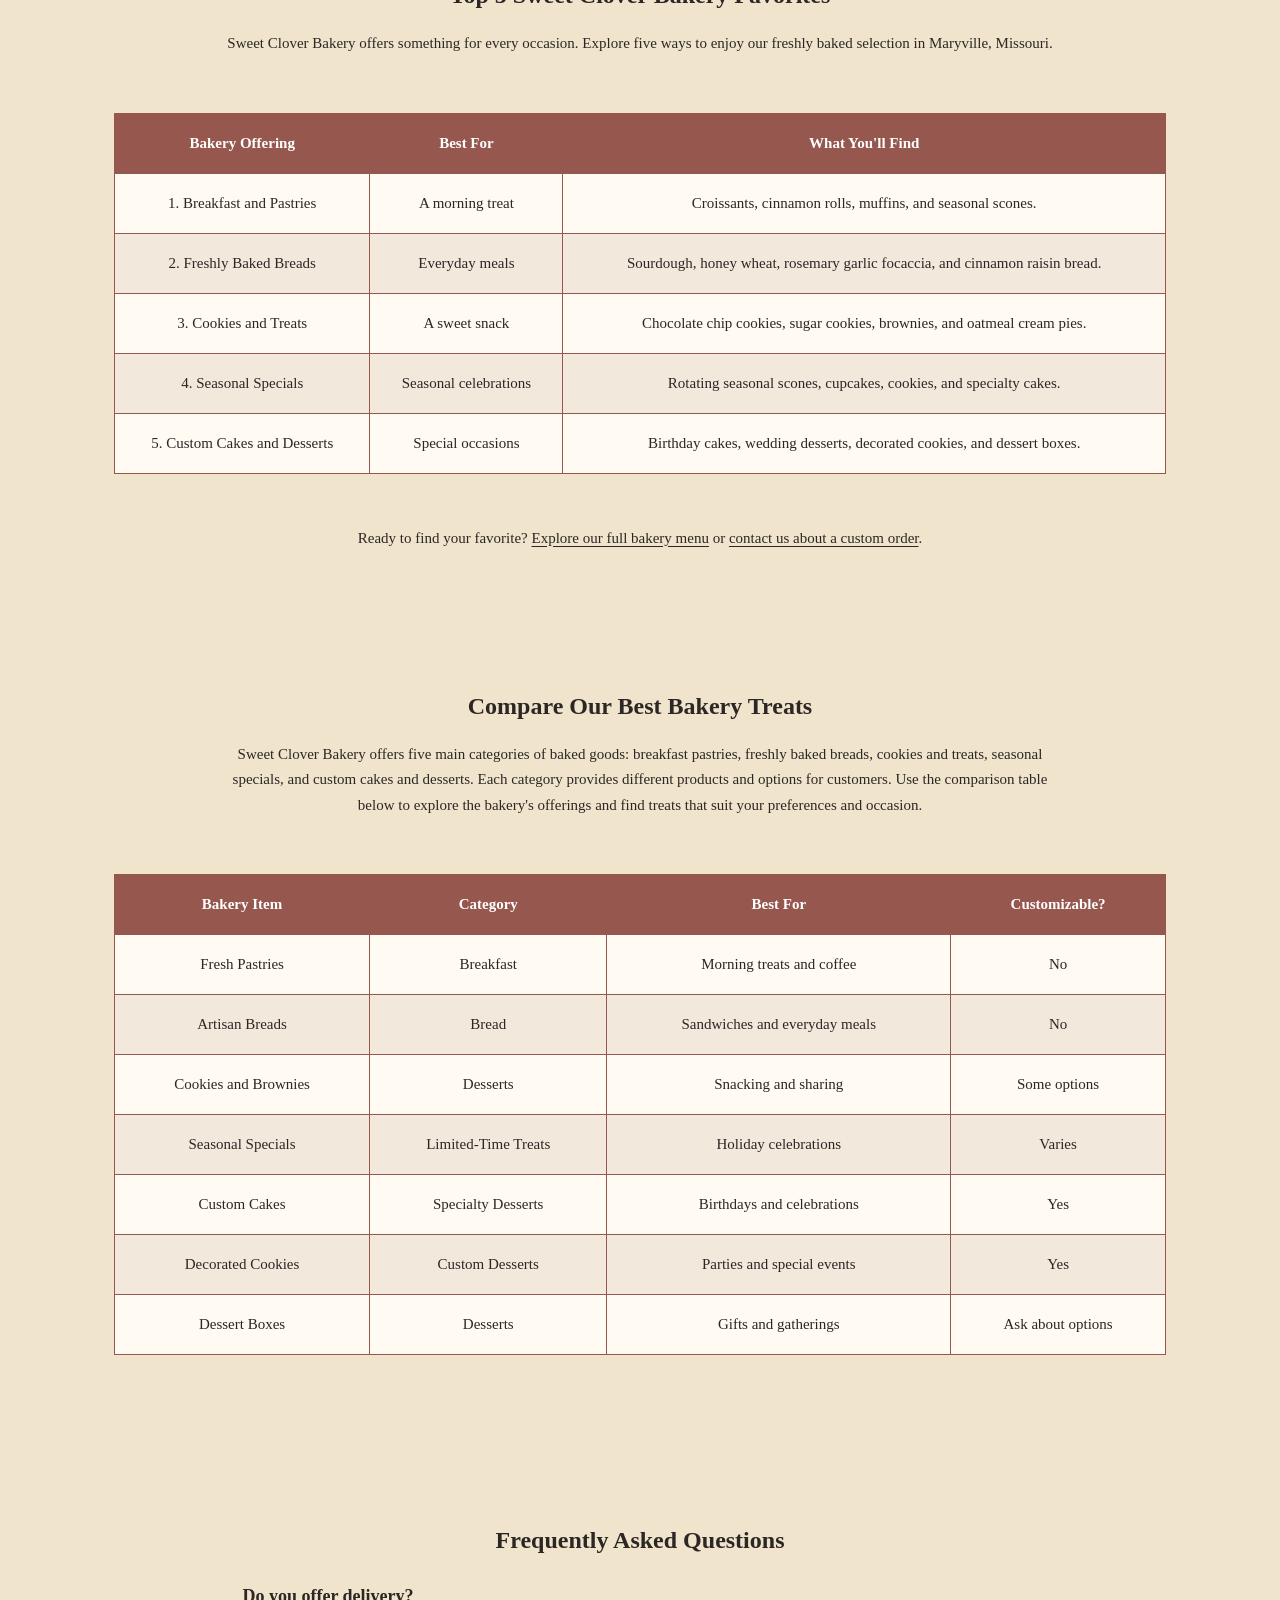
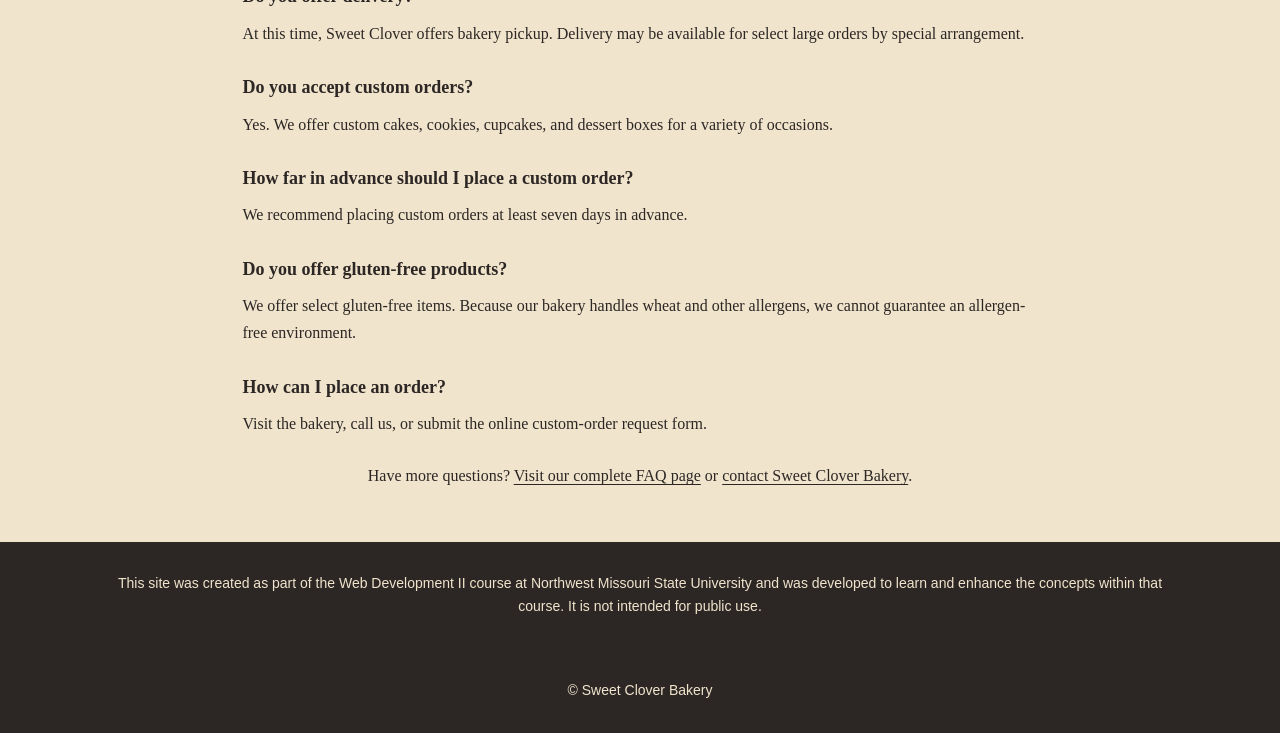
==== commit 5f11c20e: "Merge branch 'main' of https://github.com/334fa26/web-dev-ii-fa26-group-project-group-4" ====
--- a/index.html
+++ b/index.html
@@ -11,10 +11,10 @@
       -->
 
     <meta charset="utf-8" />
-    <meta name="description" content="The main page for Sweet Clover Bakery. Including the menu, about section, FAQ section, and contact section." />
+    <meta name="description" content="The main page for Sweet Clover Bakery. Includes the menu, about section, FAQ section, and contact section." />
     <meta name="viewport" content="width=device-width, initial-scale=1" />
     
-    <title>Sweet Clover Bakery</title>
+    <title>Sweet Clover Bakery | Marryville, Missouri</title>
     
     <link href="styles.css" rel="stylesheet" />
     <link href="sassstyles.css" rel="stylesheet" />
@@ -75,7 +75,7 @@
                 <div class="about-text">
                     <h2>Good things, baked close to home</h2>
                     <p>Sweet Clover is a local bakery and custom dessert shop in Maryville, Missouri. For a break between classes,
-                        a treat to bring home or a reason to gather, theres a sweet place to start.</p>
+                        a treat to bring home or a reason to gather, there's a sweet place to start.</p>
                     <p><i><a href="about.html">Meet Sweet Clover</a></i></p>
                 </div>
             </div>
--- a/styles.css
+++ b/styles.css
@@ -13,6 +13,12 @@
     box-sizing: border-box;
 }
 
+/* Responsive image settings*/
+img{
+    max-width: 100%;
+    height: auto;
+    display: block;
+}
 section {
     padding: 40px 8%;
     text-align: center;
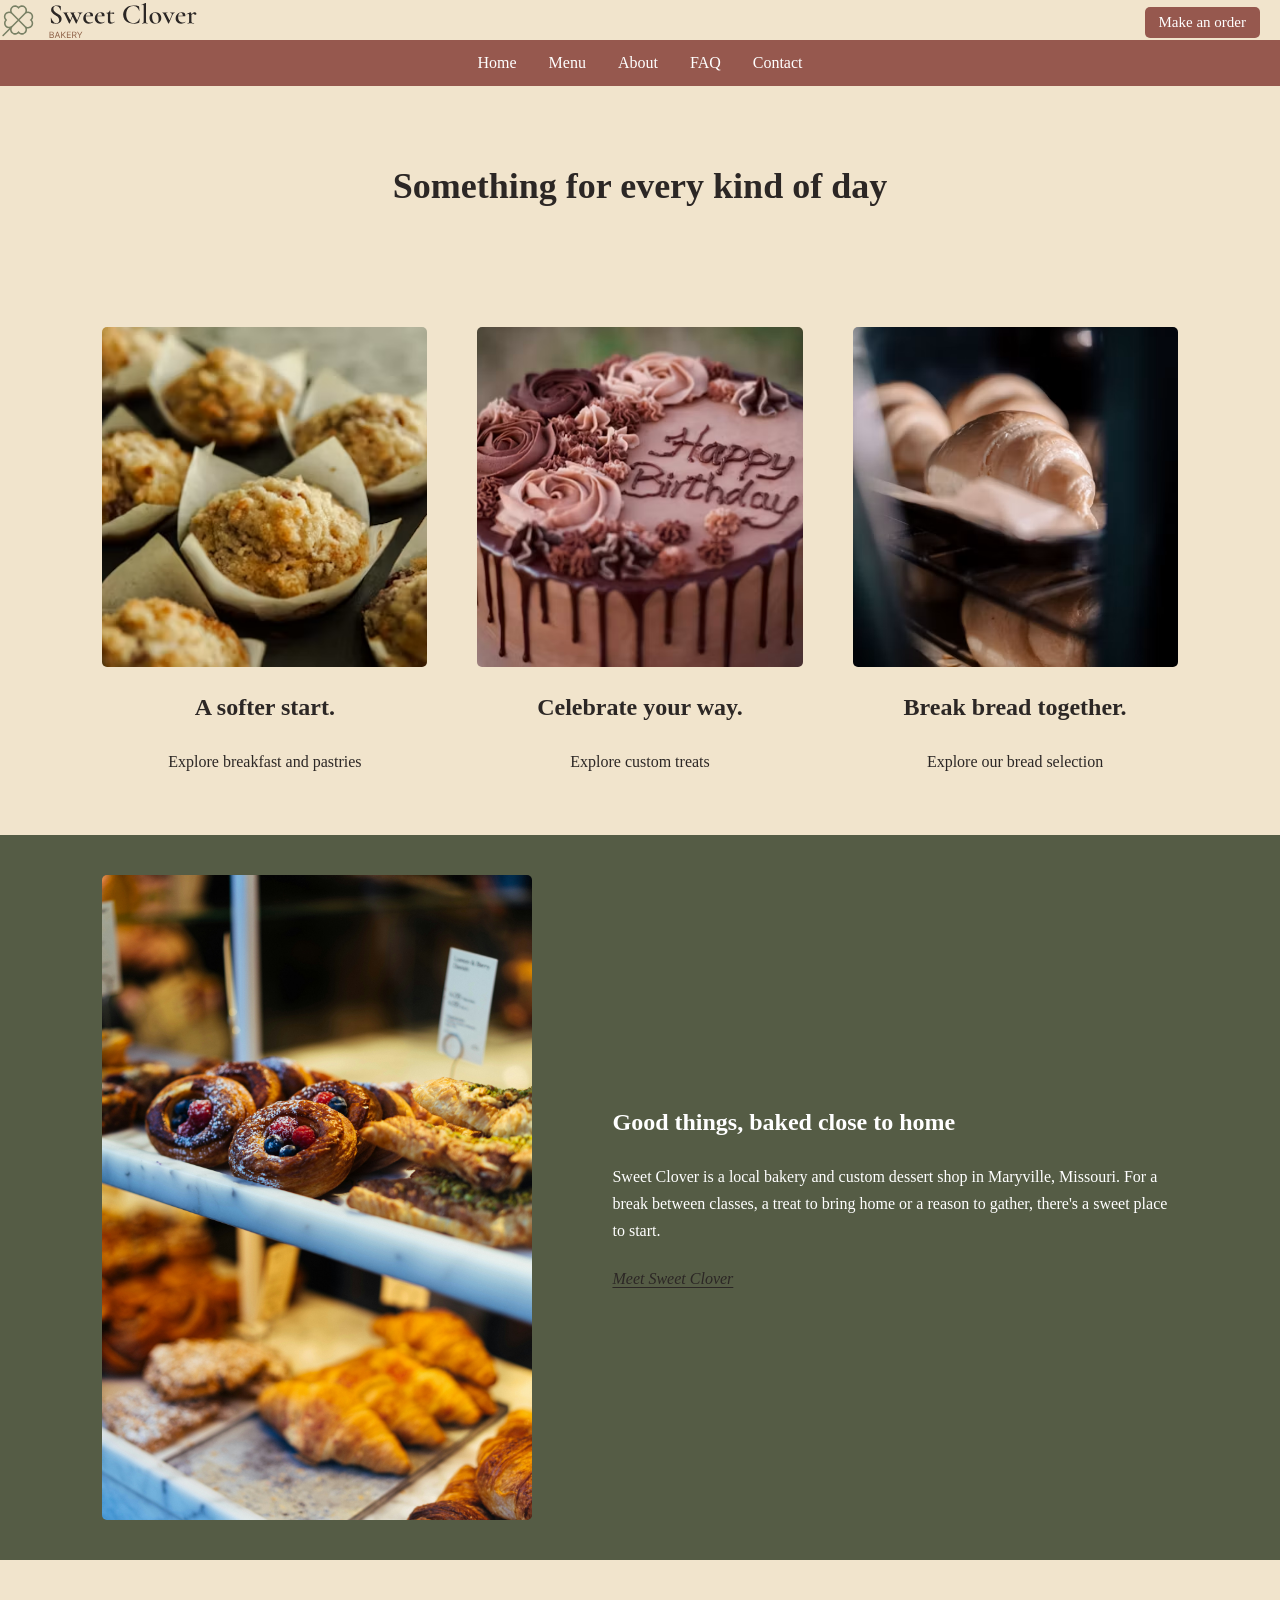
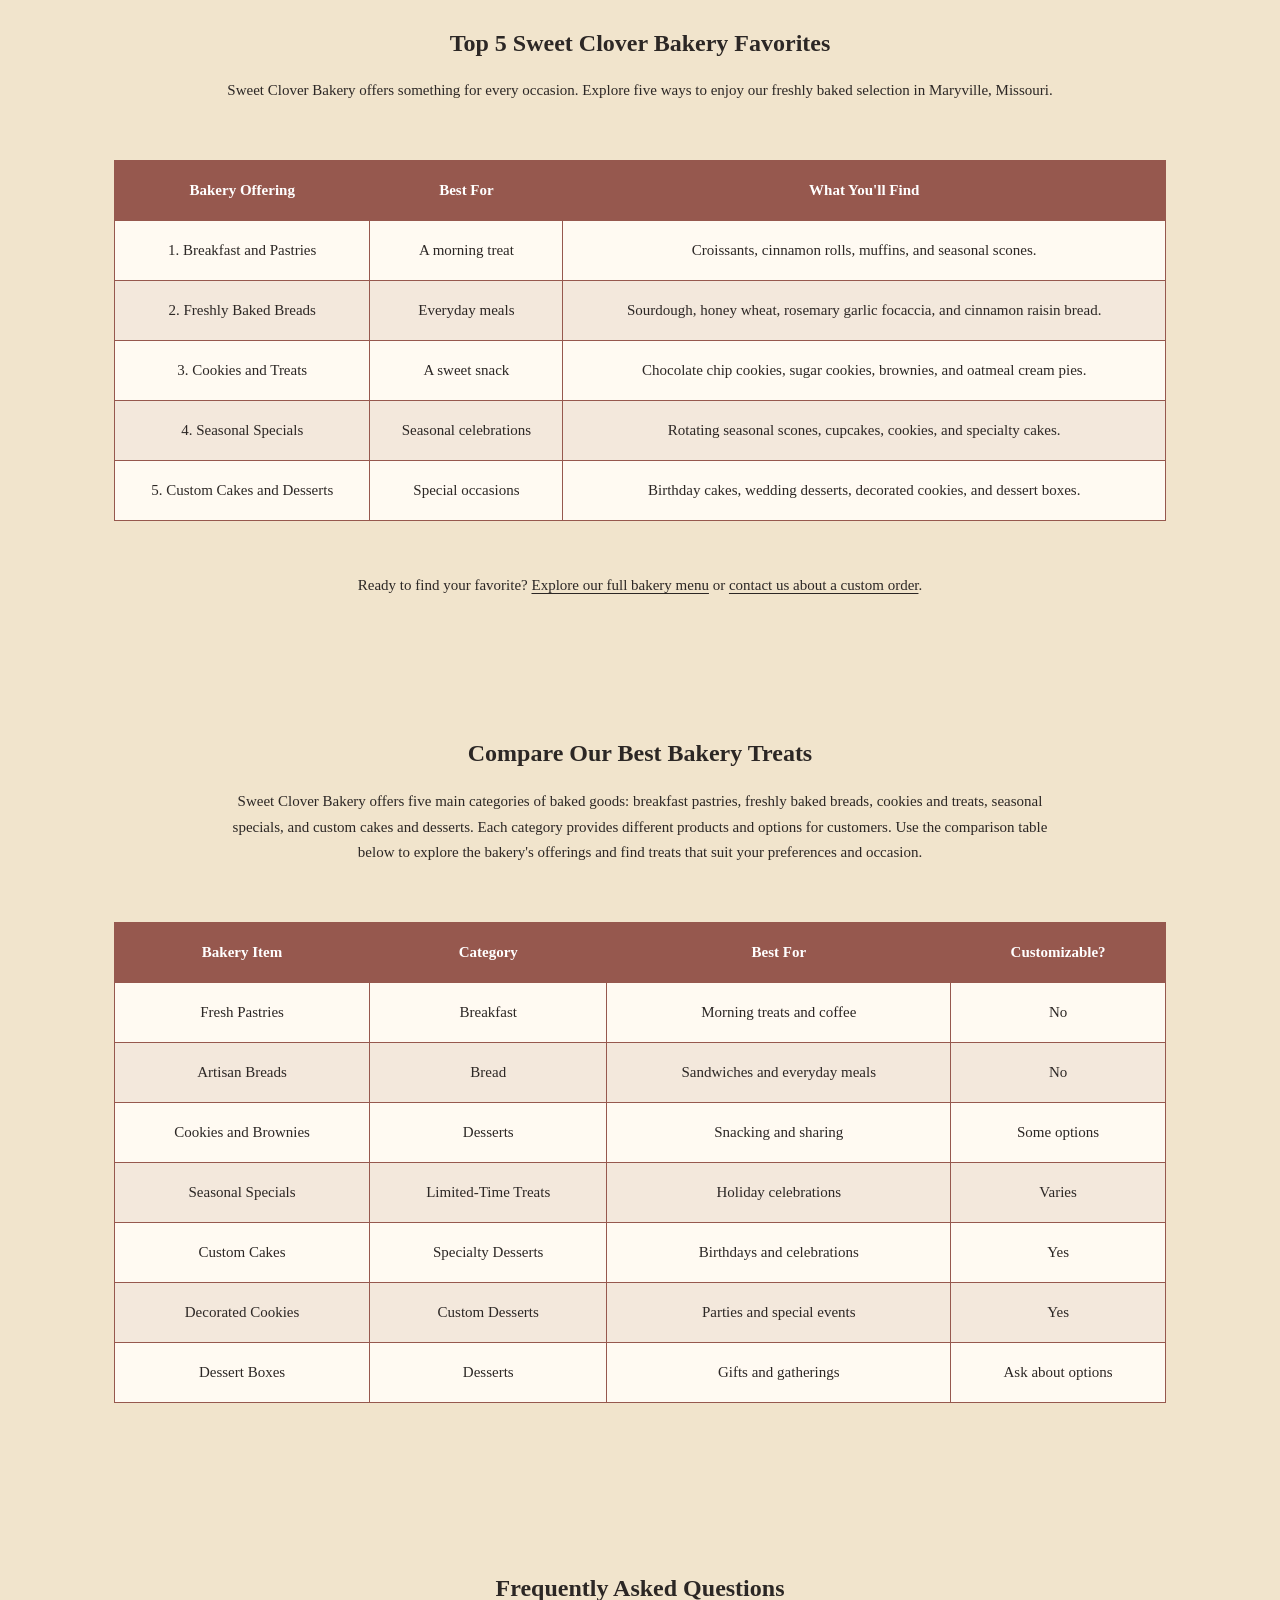
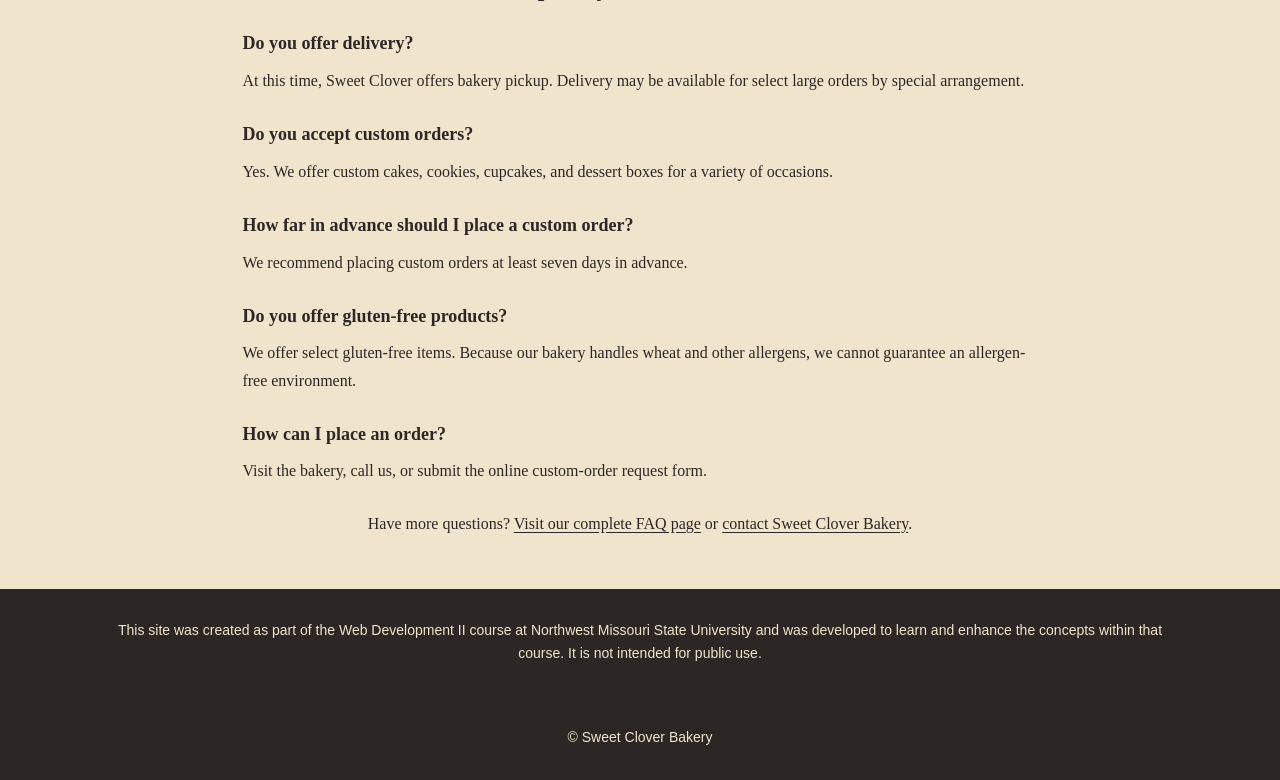
==== commit db87e1f1: "change" ====
--- a/index.html
+++ b/index.html
@@ -32,7 +32,7 @@
                 <li><a href="faq.html">FAQ</a></li>
                 <li><a href="contact.html">Contact</a></li>
             </ul>
-
+            <button onClick="document.location='contact.html'">Make an order</button>
         </nav>
     </header>
 
@@ -49,29 +49,28 @@
                 <div class="menu-item">
                     <img src="images/muffins.jpg" alt="Fresh muffins">
                     <h2>A softer start.</h2>
-              
+                    <p>Explore breakfast and pastries</p>
                 </div>
 
                 <div class="menu-item">
                     <img src="images/birthdaycake.jpg" alt="Birthday cake">
                     <h2>Celebrate your way.</h2>
-                
+                    <p>Explore custom treats</p>
                 </div>
 
                 <div class="menu-item">
                     <img src="images/breadoven.jpg" alt="Croissants baking">
                     <h2>Break bread together.</h2>
-                    
-                </div>
-
-            </div>
-
+                    <p>Explore our bread selection</p>
+                </div>
+
+            </div>
         </section>
 
         <!--About section-->
         <section id="about">
             <div class="about-content">
-                <img src="images/HomePageNew.jpg" width="100px" alt="A shelf of assorted pastries" />
+                <img src="images/HomePageNew.jpg" alt="A shelf of assorted pastries" />
                 <div class="about-text">
                     <h2>Good things, baked close to home</h2>
                     <p>Sweet Clover is a local bakery and custom dessert shop in Maryville, Missouri. For a break between classes,
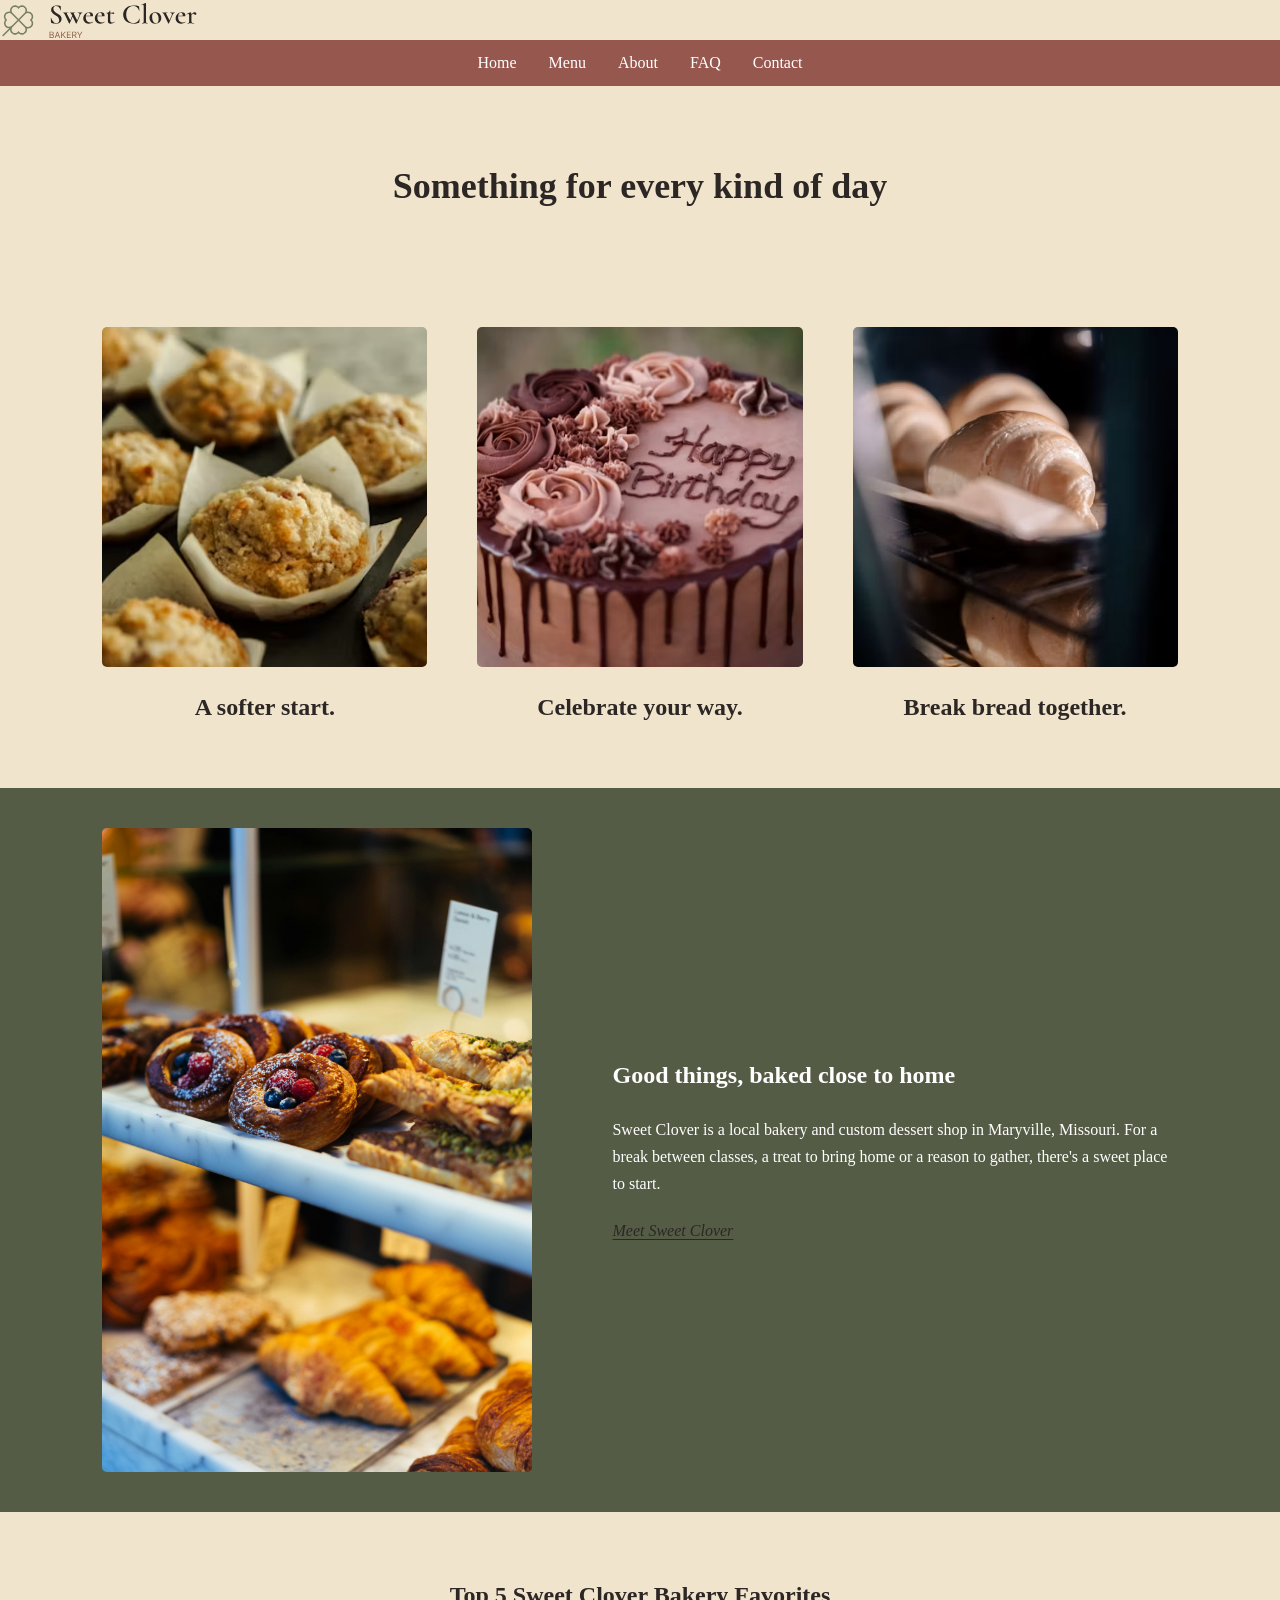
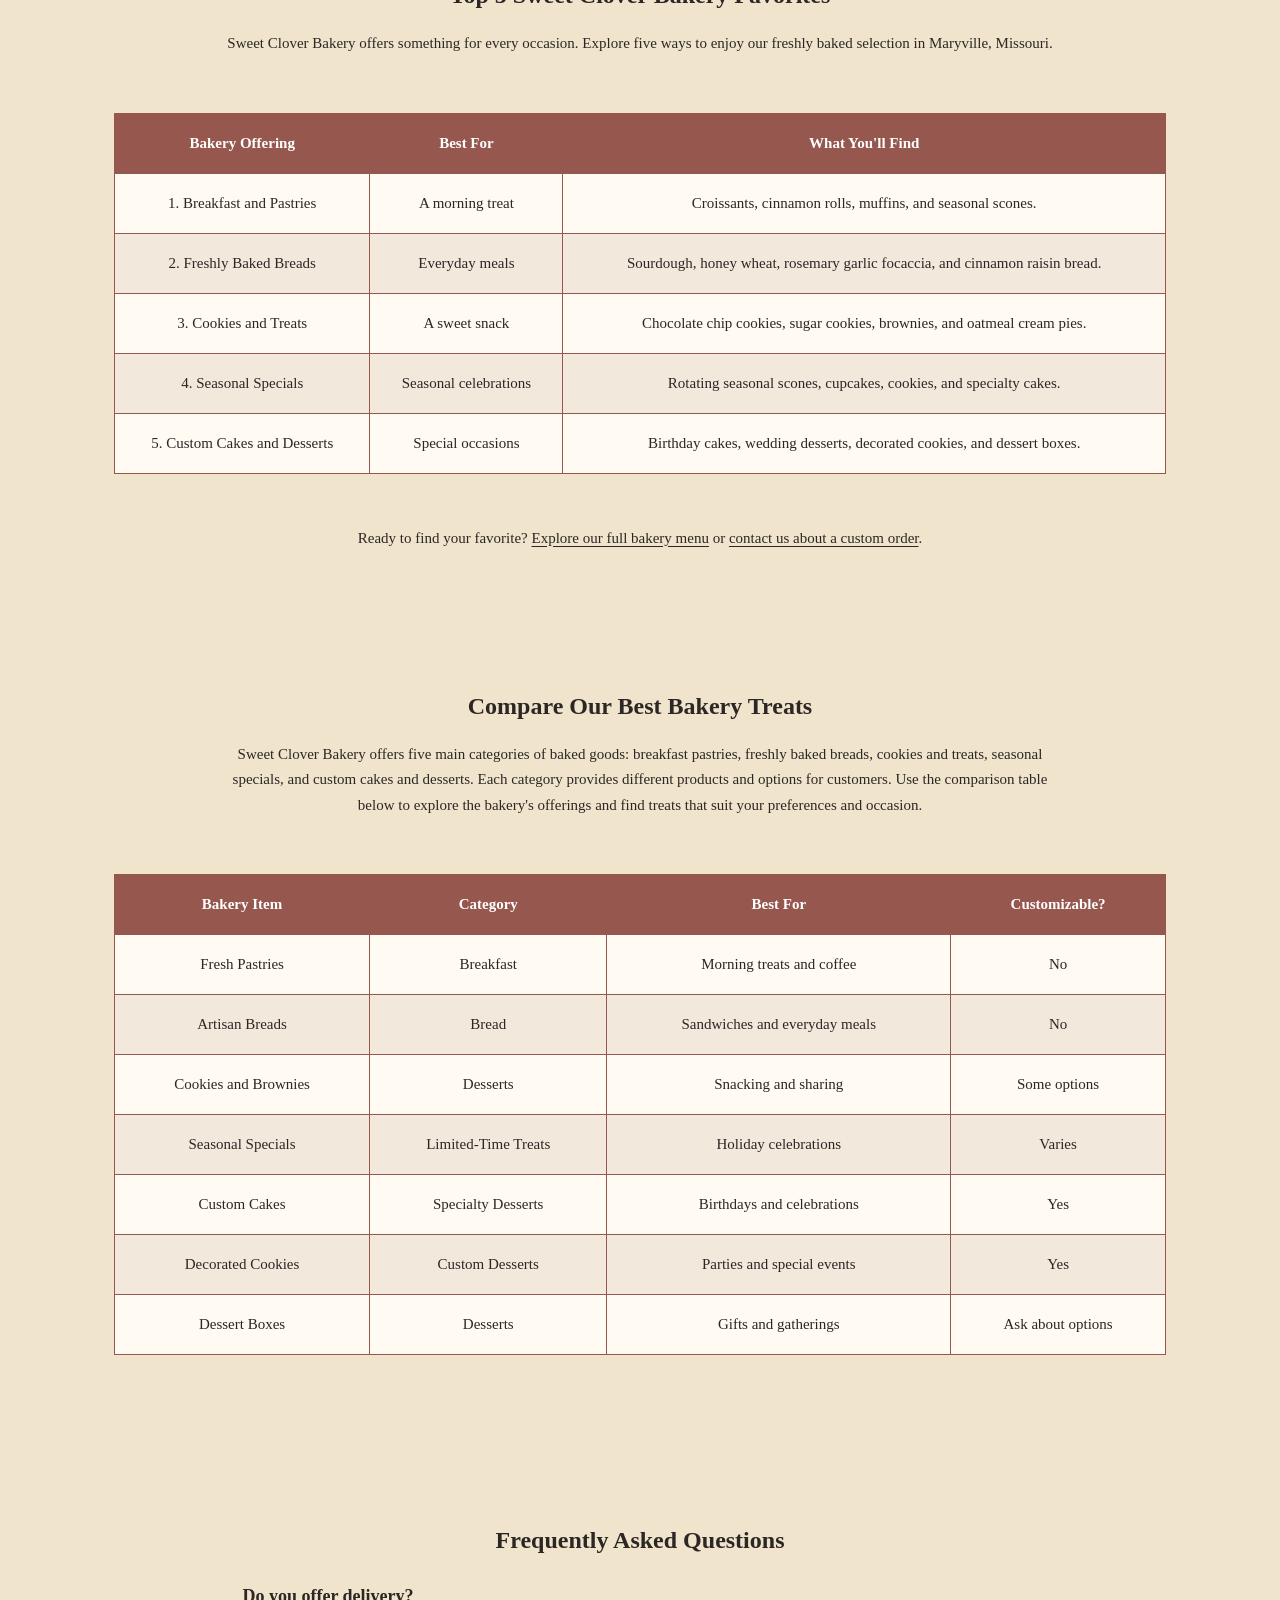
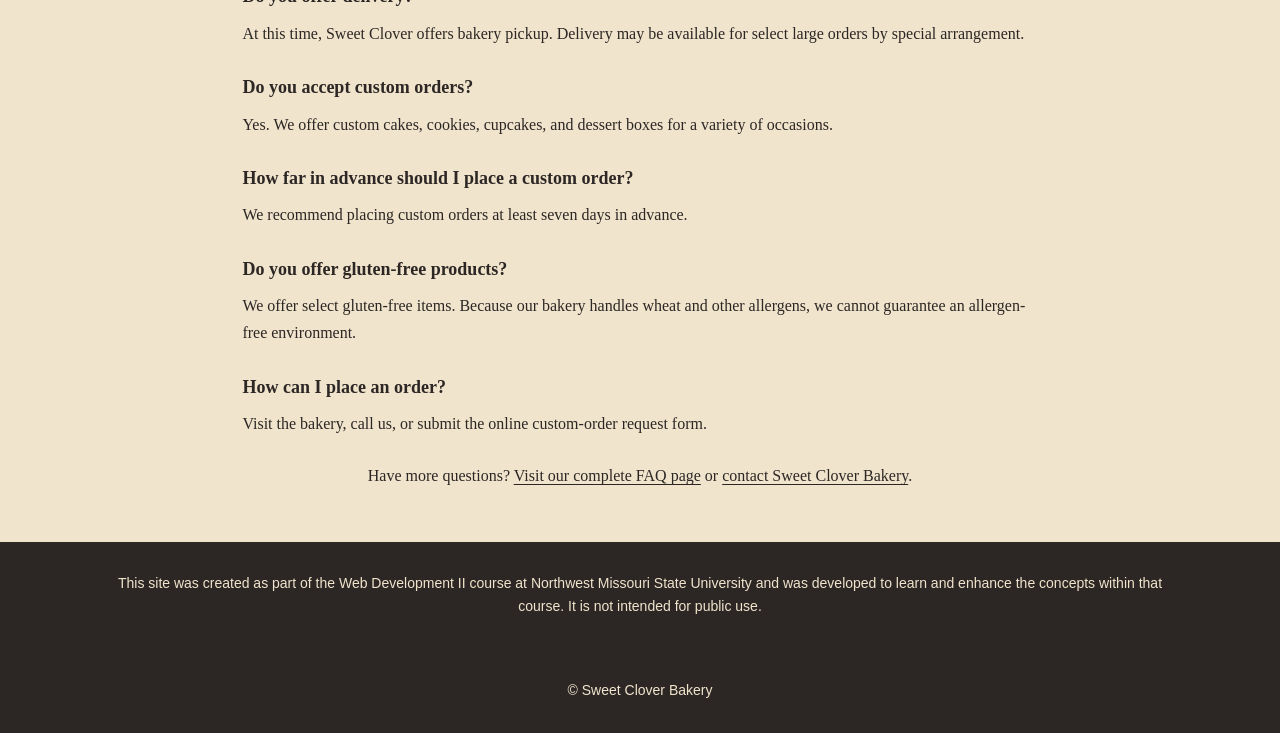
==== commit cb77b5ad: "Merge branch 'main' of https://github.com/334fa26/web-dev-ii-fa26-group-project-group-4" ====
--- a/index.html
+++ b/index.html
@@ -32,7 +32,7 @@
                 <li><a href="faq.html">FAQ</a></li>
                 <li><a href="contact.html">Contact</a></li>
             </ul>
-            <button onClick="document.location='contact.html'">Make an order</button>
+
         </nav>
     </header>
 
@@ -49,22 +49,23 @@
                 <div class="menu-item">
                     <img src="images/muffins.jpg" alt="Fresh muffins">
                     <h2>A softer start.</h2>
-                    <p>Explore breakfast and pastries</p>
+              
                 </div>
 
                 <div class="menu-item">
                     <img src="images/birthdaycake.jpg" alt="Birthday cake">
                     <h2>Celebrate your way.</h2>
-                    <p>Explore custom treats</p>
+                
                 </div>
 
                 <div class="menu-item">
                     <img src="images/breadoven.jpg" alt="Croissants baking">
                     <h2>Break bread together.</h2>
-                    <p>Explore our bread selection</p>
-                </div>
-
-            </div>
+                    
+                </div>
+
+            </div>
+
         </section>
 
         <!--About section-->
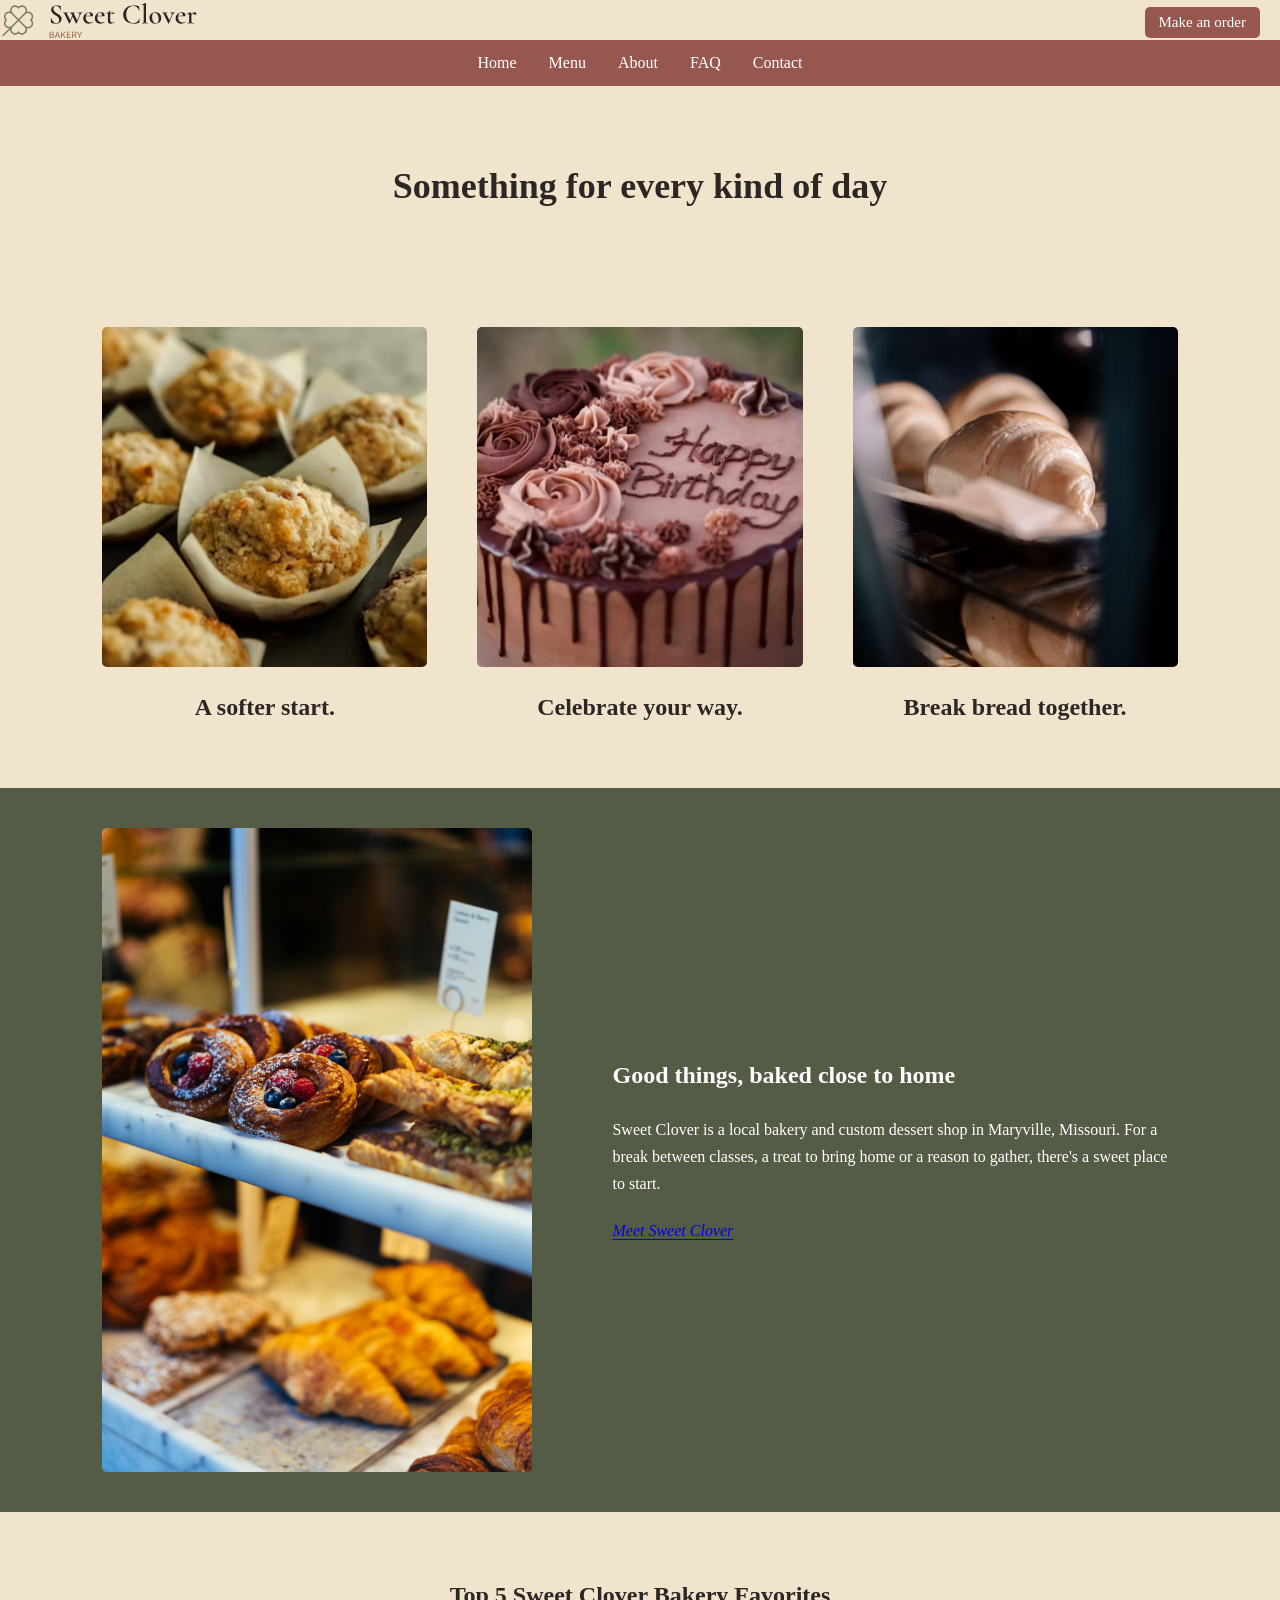
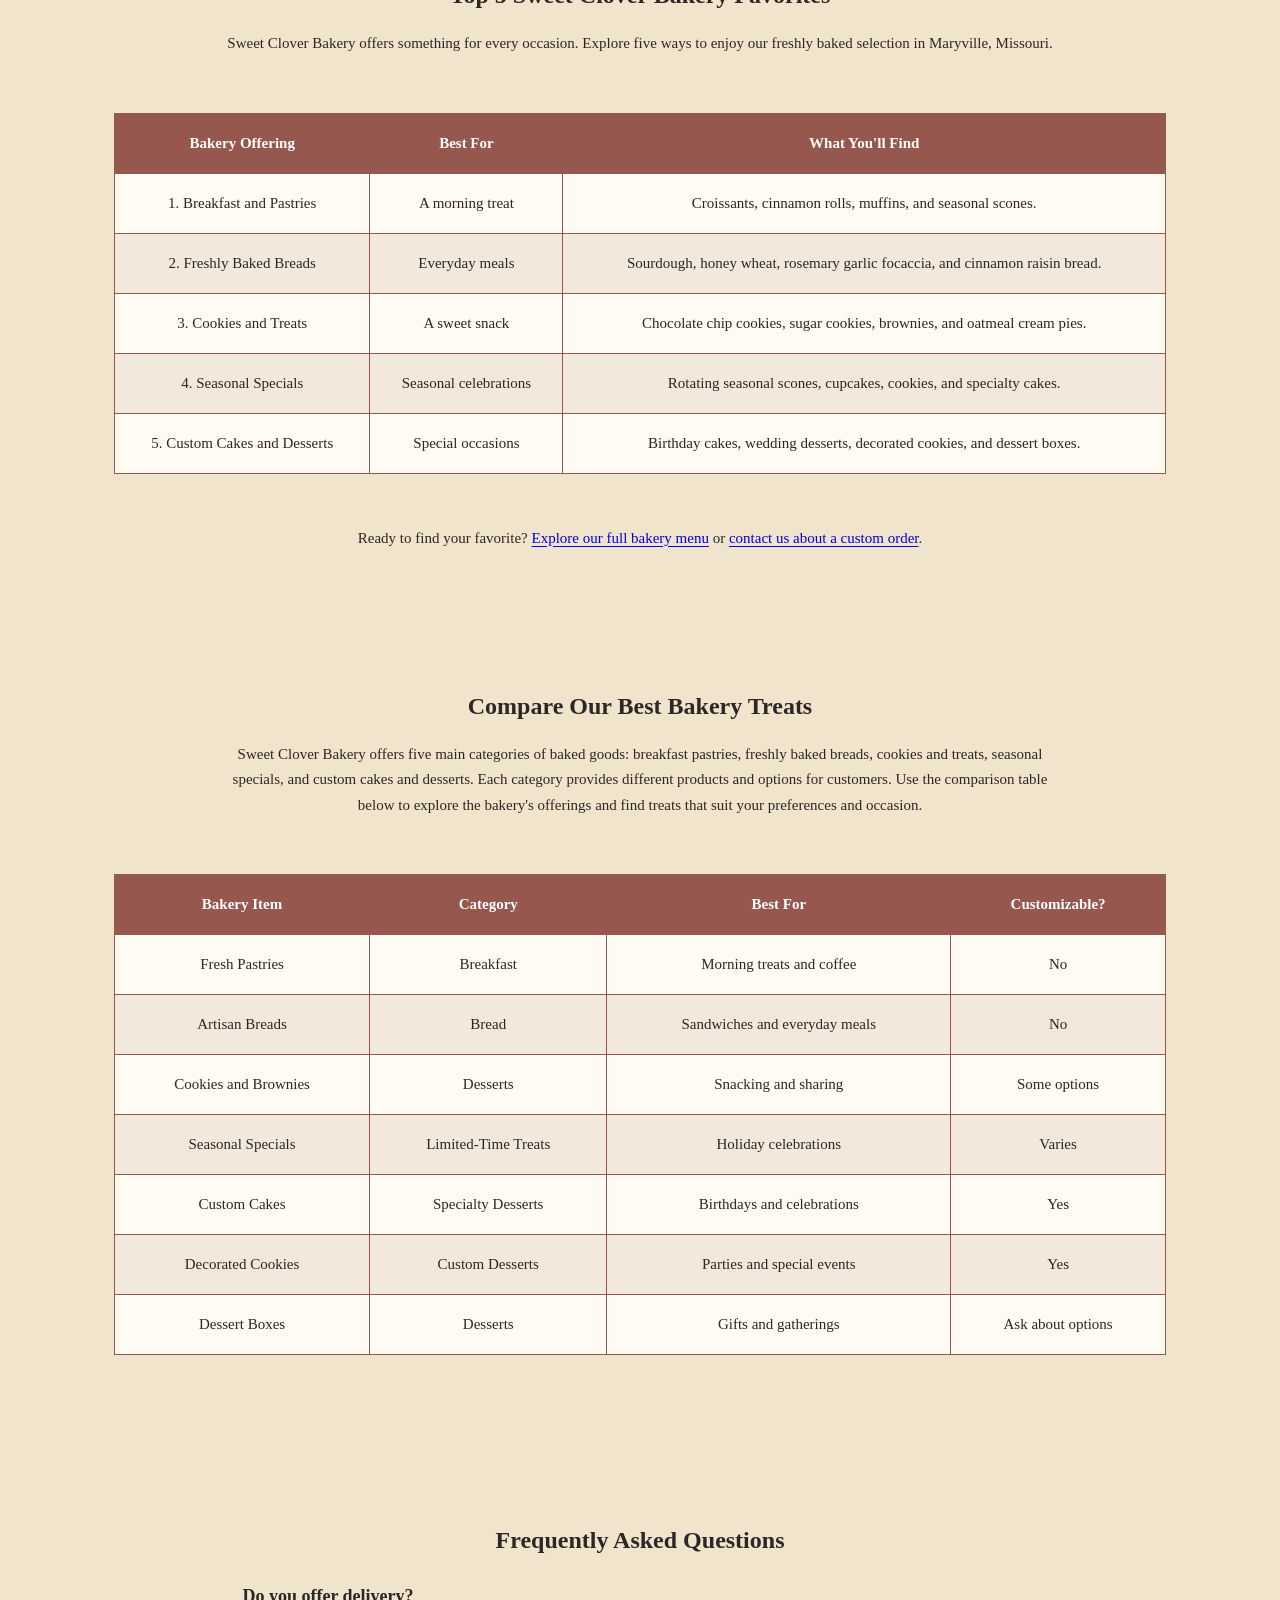
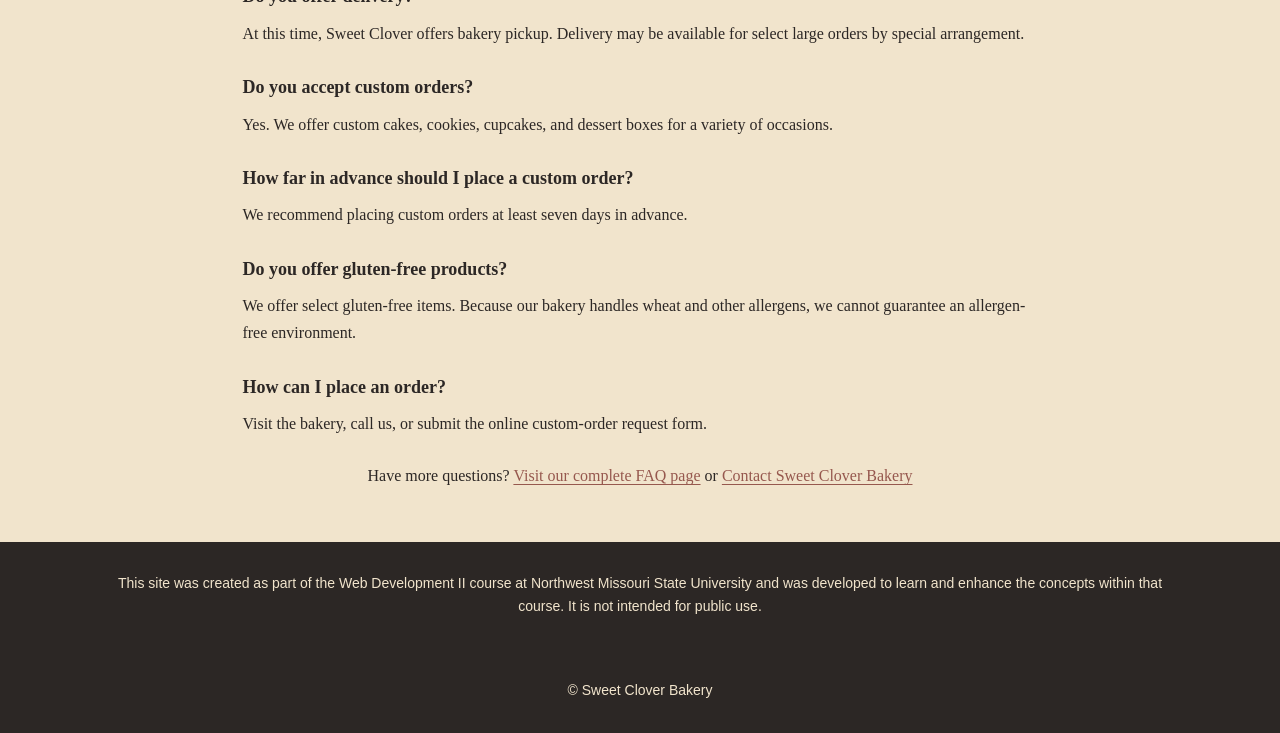
==== commit 247decf2: "issues" ====
--- a/index.html
+++ b/index.html
@@ -24,7 +24,7 @@
     <header>
         <img class="brand-logo" src="logo.svg" alt="Sweet Clover Bakery" />
         <nav class="horizontal" id="mainLinks" aria-label="Main navigation">
-
+        <button onClick="document.location='contact.html'">Make an order</button>
             <ul>
                 <li><a href="index.html">Home</a></li>
                 <li><a href="menu.html">Menu</a></li>
@@ -71,11 +71,12 @@
         <!--About section-->
         <section id="about">
             <div class="about-content">
-                <img src="images/HomePageNew.jpg" alt="A shelf of assorted pastries" />
+                <img src="images/HomePageNew.jpg" width="100px" alt="A shelf of assorted pastries" />
                 <div class="about-text">
                     <h2>Good things, baked close to home</h2>
                     <p>Sweet Clover is a local bakery and custom dessert shop in Maryville, Missouri. For a break between classes,
                         a treat to bring home or a reason to gather, there's a sweet place to start.</p>
+                     
                     <p><i><a href="about.html">Meet Sweet Clover</a></i></p>
                 </div>
             </div>
@@ -129,7 +130,7 @@
 
             <p>
                 Ready to find your favorite?
-                <a href="menu.html">Explore our full bakery menu</a>
+               <a href="menu.html">Explore our full bakery menu</a>
                 or <a href="contact.html">contact us about a custom order</a>.
             </p>
         </section>
@@ -249,8 +250,8 @@
             </div>
             <p>
                 Have more questions?
-                <a href="faq.html">Visit our complete FAQ page</a>
-                or <a href="contact.html">contact Sweet Clover Bakery</a>.
+                <a href="faq.html" class="other-links">Visit our complete FAQ page</a>
+                or <a href="contact.html" class="other-links">Contact Sweet Clover Bakery</a>
             </p>
         </section>
 
--- a/styles.css
+++ b/styles.css
@@ -80,14 +80,29 @@
 }
 
 /* Link States & Interactive Focus */
-a:link,
-a:visited {
-    color: #2c2725;
-}
+.other-links:link,
+.other-links:visited {
+    color: #2c2725;
+}
+
+.other-links:link,
+.other-links:hover {
+    color: #96584e;
+}
+
+#meet-sweet-clover:link,
+    #meet-sweet-clover:visited {
+        color: #ffffff;
+    }
+
+#meet-sweet-clover:link,
+    #meet-sweet-clover:hover {
+        color: #96584e;
+    }
 
 a:hover,
 a:active {
-    color: #555c45;
+    color: #ffffff;
 }
 
 a:focus-visible,
@@ -530,7 +545,12 @@
     .table-container {
         overflow-x: auto;
     }
-}
+    
+    #meet-sweet-clover:link,
+    #meet-sweet-clover:visited {
+        color: #2c2725;
+    }
+} 
 
 /* Tablet & Desktop: min-width 511px */
 @media only screen and (min-width: 511px) {
@@ -595,6 +615,8 @@
     #menu .menu-item {
         text-align: center;
     }
+    
+    
 }
 
 /* Tablet & Desktop: min-width 641px */
@@ -618,6 +640,11 @@
     #menu .menu-item img {
         height: 280px;
     }
+    
+    #meet-sweet-clover:link,
+    #meet-sweet-clover:visited {
+        color: #ffffff;
+    }
 }
 
 /* Desktop: min-width 721px */
@@ -635,6 +662,10 @@
     #menu .menu-item img {
         height: 310px;
     }
+    #meet-sweet-clover:link,
+    #meet-sweet-clover:visited {
+        color: #ffffff;
+    }
 }
 
 /* Large Desktop: min-width 1021px */
